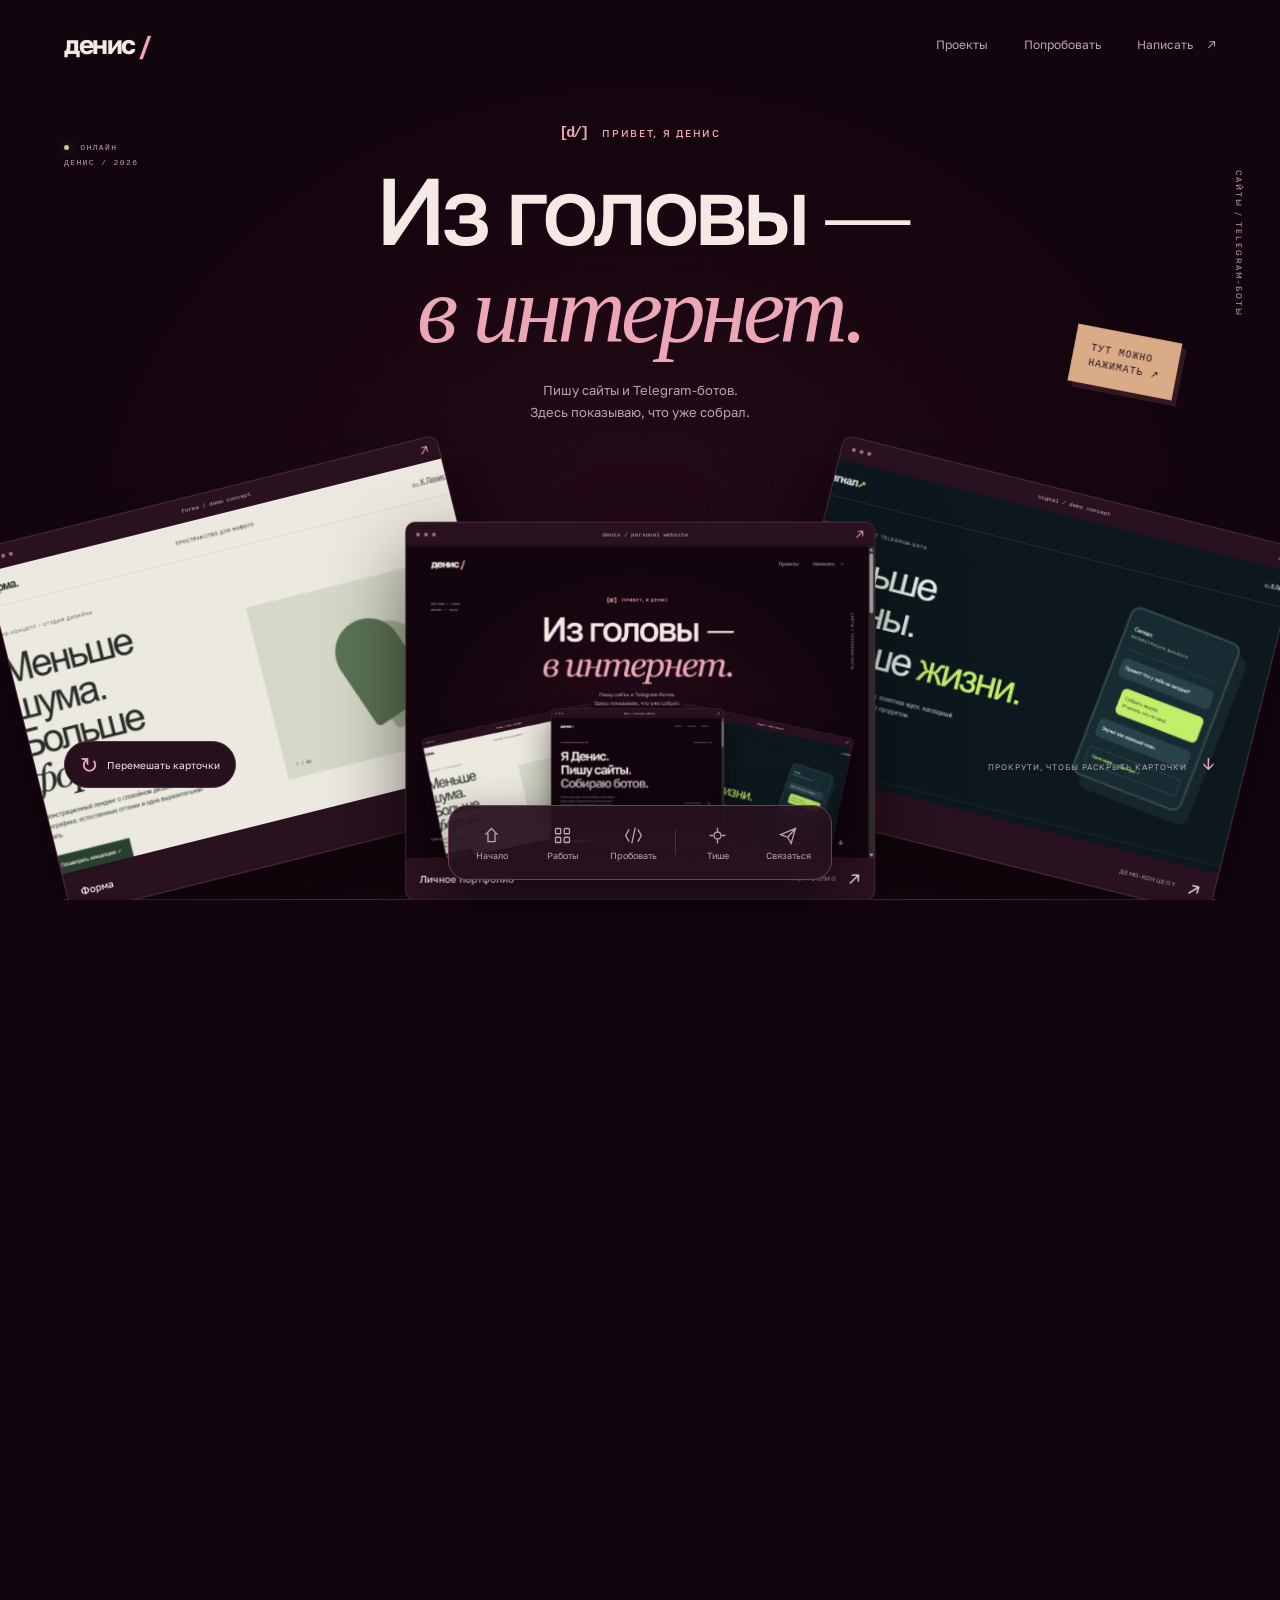
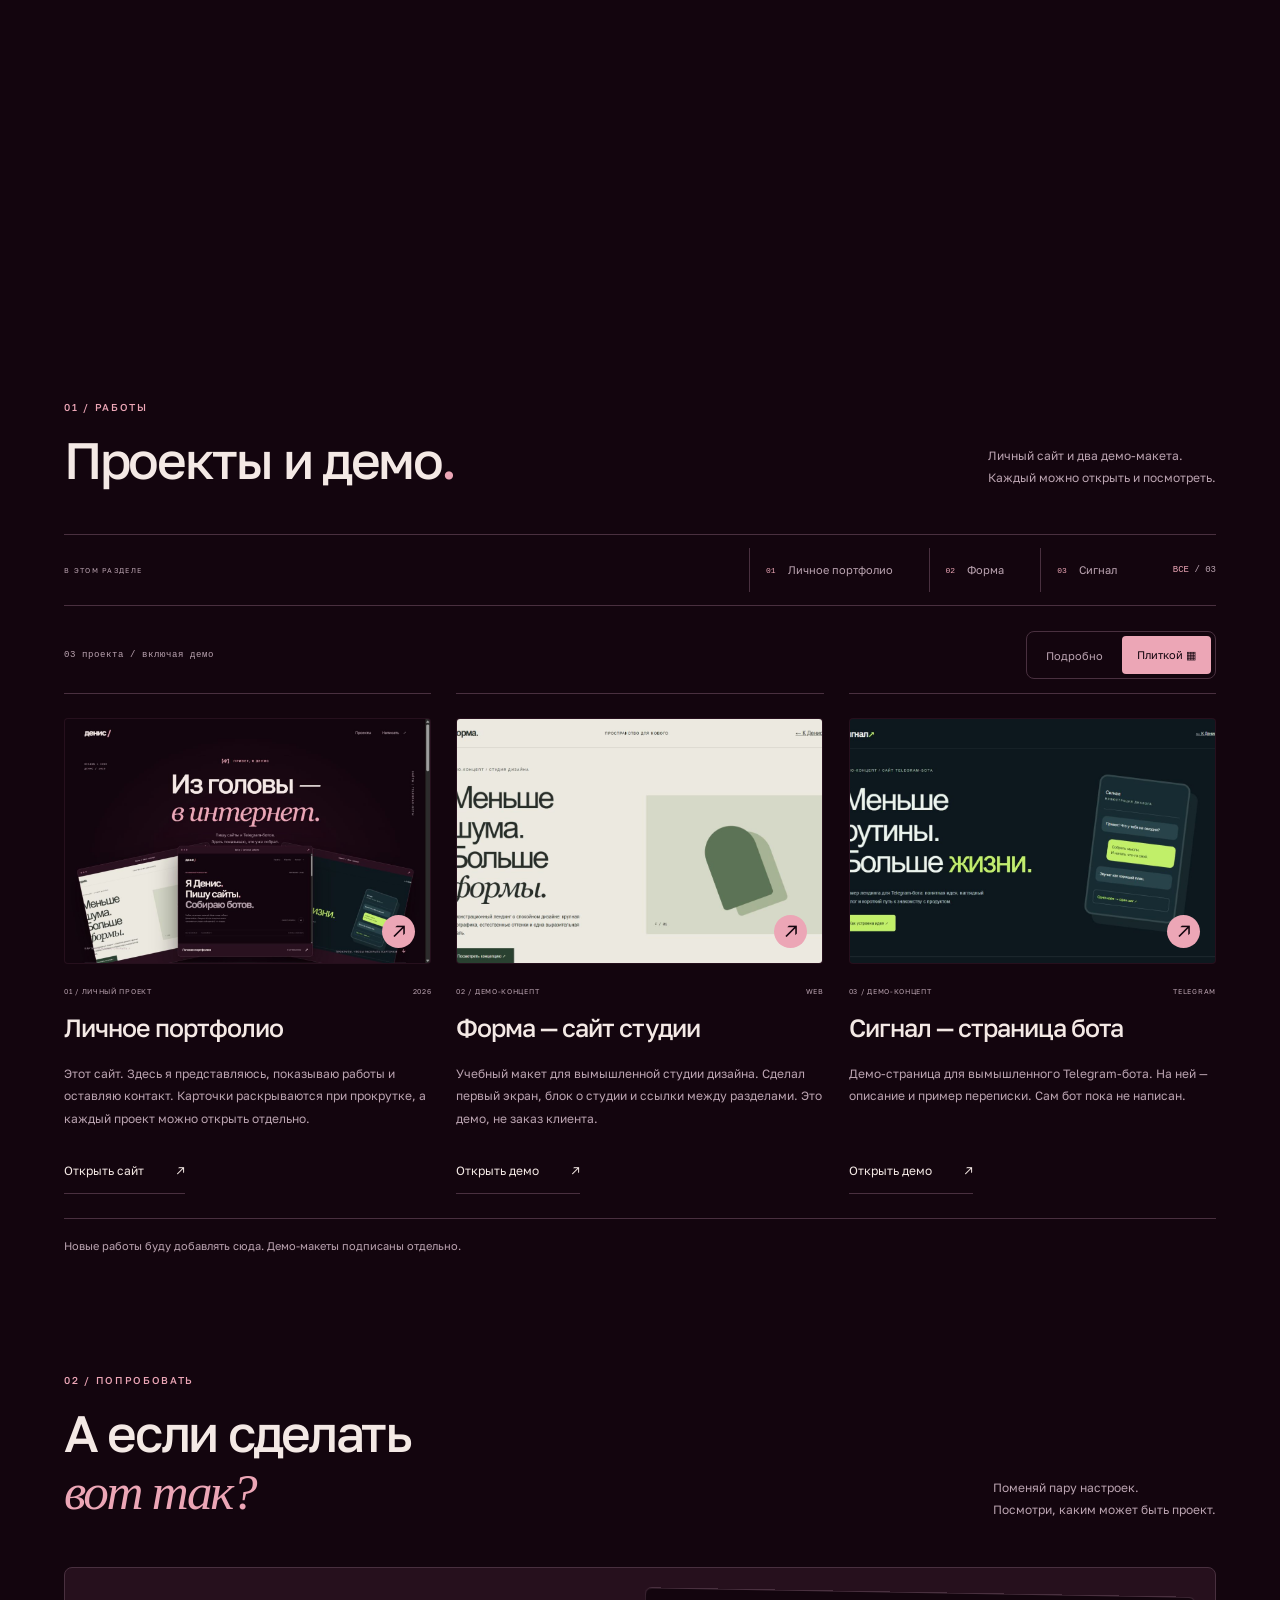
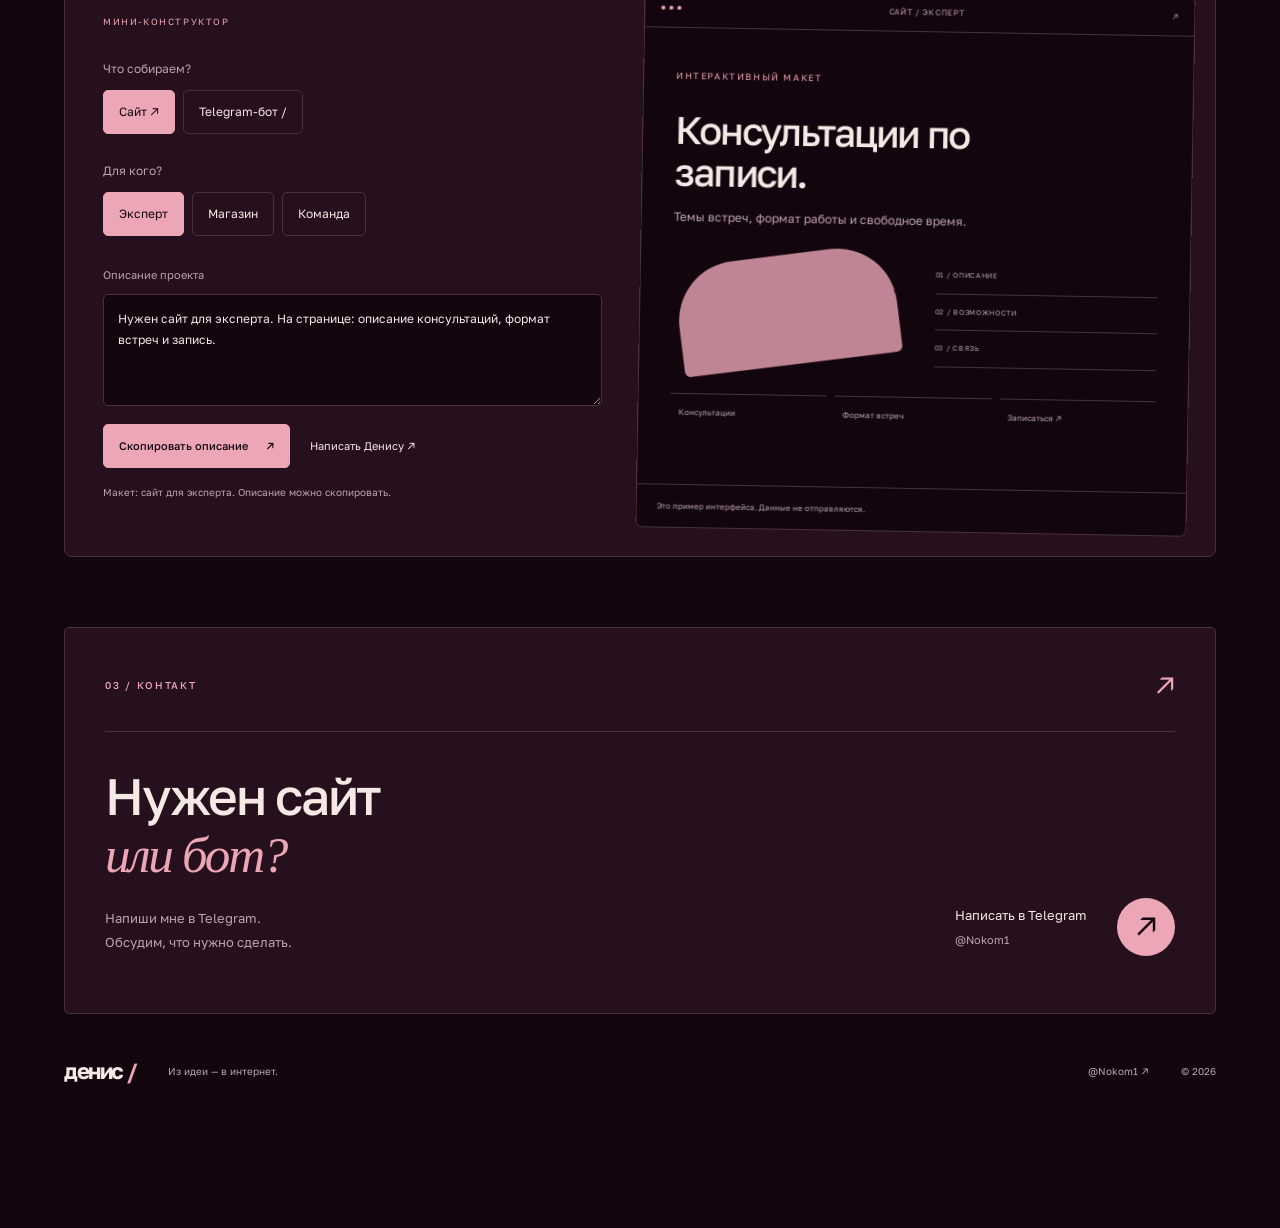
==== index.html @ fcc773aa "Publish Denis portfolio for GitHub Pages" ====
<!doctype html>
<html lang="ru"><head><meta charset="utf-8"><meta name="viewport" content="width=device-width,initial-scale=1"><meta name="theme-color" content="#13050e"><meta name="description" content="Я Денис. Создаю сайты и Telegram-ботов. Проекты, эксперименты и собственные идеи. Связь: @Nokom1."><title>Денис — сайты, боты и идеи</title><link rel="icon" href="favicon.svg" type="image/svg+xml"><link rel="stylesheet" href="style.css"><link rel="stylesheet" href="experience.css"><link rel="stylesheet" href="playground.css"><script src="motion.js" defer></script><script src="interactions.js" defer></script><script src="experience.js" defer></script><script src="playground.js" defer></script></head>
<body id="top"><div class="read-progress" aria-hidden="true"></div><a class="skip" href="#main">Перейти к содержимому</a><header class="header wrap"><a class="wordmark" href="#top" aria-label="Денис — на главную">денис<span>/</span></a><nav aria-label="Навигация"><a href="#work">Проекты</a><a href="#playground">Попробовать</a><a href="#contact">Написать <span aria-hidden="true">↗</span></a></nav></header>
<main id="main">
<section class="opening" aria-labelledby="intro-title"><div class="opening-stage">
<div class="hero-grain" aria-hidden="true"></div><div class="hero-grid" aria-hidden="true"></div><div class="hero-coordinate" aria-hidden="true"><span class="coordinate-light"></span> ОНЛАЙН<br>ДЕНИС / 2026</div><div class="hero-side" aria-hidden="true">САЙТЫ / TELEGRAM-БОТЫ</div>
<span class="hero-sticker" aria-hidden="true">ТУТ МОЖНО<br>НАЖИМАТЬ ↗</span><div class="hero-copy"><p class="eyebrow"><span class="code-mark" aria-hidden="true">[d/]</span> ПРИВЕТ, Я ДЕНИС</p><h1 id="intro-title">Из головы<span class="serif"> —</span><br><span class="serif accent">в интернет.</span></h1><p class="hero-description">Пишу сайты и Telegram-ботов.<br>Здесь показываю, что уже собрал.</p></div>
<div class="hero-reveal"><span>САЙТЫ. БОТЫ. СВОИ ИДЕИ.</span><p>То, что можно<br><em>открыть и попробовать.</em></p><a href="#work">К проектам <span aria-hidden="true">↓</span></a></div>
<div class="deck" aria-label="Кликабельные превью сайтов">
<a class="deck-card" data-index="0" href="demo-forma.html" target="_blank" rel="noopener noreferrer" aria-label="Открыть Форма — демо-концепт сайта"><div class="window-bar"><i></i><i></i><i></i><span>forma / demo concept</span><b aria-hidden="true">↗</b></div><img src="forma-preview.png" width="1200" height="800" alt="Главная страница демо-сайта Форма"><div class="deck-caption"><strong>Форма</strong><span>ДЕМО-КОНЦЕПТ</span><b aria-hidden="true">↗</b></div></a>
<a class="deck-card" data-index="1" href="https://nokom1.github.io/portfolio/" target="_blank" rel="noopener noreferrer" aria-label="Открыть личное портфолио Дениса"><div class="window-bar"><i></i><i></i><i></i><span>denis / personal website</span><b aria-hidden="true">↗</b></div><img src="portfolio-preview.png" width="1200" height="800" alt="Главная страница личного портфолио Дениса"><div class="deck-caption"><strong>Личное портфолио</strong><span>ПОРТФОЛИО</span><b aria-hidden="true">↗</b></div></a>
<a class="deck-card" data-index="2" href="demo-signal.html" target="_blank" rel="noopener noreferrer" aria-label="Открыть Сигнал — демо-концепт сайта"><div class="window-bar"><i></i><i></i><i></i><span>signal / demo concept</span><b aria-hidden="true">↗</b></div><img src="signal-preview.png" width="1200" height="800" alt="Главная страница демо-сайта Сигнал"><div class="deck-caption"><strong>Сигнал</strong><span>ДЕМО-КОНЦЕПТ</span><b aria-hidden="true">↗</b></div></a>
</div><div class="hero-bottom"><button class="shuffle-button" type="button" aria-label="Перемешать карточки сайтов"><span aria-hidden="true">↻</span> Перемешать карточки</button><span class="sr-only shuffle-status" role="status"></span><span>ПРОКРУТИ, ЧТОБЫ РАСКРЫТЬ КАРТОЧКИ <b aria-hidden="true">↓</b></span></div><span class="hero-line" aria-hidden="true"></span>
</div></section>
<section class="work-section wrap" data-view="grid" id="work" aria-labelledby="work-title"><div class="section-heading"><div><p class="eyebrow">01 / РАБОТЫ</p><h2 id="work-title">Проекты и демо<span>.</span></h2></div><p class="section-aside">Личный сайт и два демо-макета.<br>Каждый можно открыть и посмотреть.</p></div>
<nav class="project-index" aria-label="Быстрый переход к проекту"><span class="index-label">В ЭТОМ РАЗДЕЛЕ</span><a href="#case-portfolio" data-preview="portfolio-preview.png"><span>01</span>Личное портфолио<b aria-hidden="true">↗</b></a><a href="#case-forma" data-preview="forma-preview.png"><span>02</span>Форма<b aria-hidden="true">↗</b></a><a href="#case-signal" data-preview="signal-preview.png"><span>03</span>Сигнал<b aria-hidden="true">↗</b></a><span class="index-count" aria-hidden="true"><b>01</b> / 03</span></nav><div class="hover-preview" aria-hidden="true"><img src="forma-preview.png" alt="" width="1200" height="800"><span>ПЕРЕЙТИ К ПРОЕКТУ ↗</span></div><div class="work-toolbar"><span>03 проекта / включая демо</span><div class="view-switch" role="group" aria-label="Вид проектов"><button type="button" data-view="details" aria-pressed="false">Подробно</button><button type="button" data-view="grid" aria-pressed="true">Плиткой <span aria-hidden="true">▦</span></button></div></div><div class="case-list">
<article class="case" id="case-portfolio"><a class="case-image" href="https://nokom1.github.io/portfolio/" target="_blank" rel="noopener noreferrer" aria-label="Открыть сайт-портфолио Дениса"><img src="portfolio-preview.png" width="1200" height="800" alt="Превью портфолио Дениса" loading="lazy"><span aria-hidden="true">↗</span></a><div class="case-copy"><div class="case-top"><span>01 / ЛИЧНЫЙ ПРОЕКТ</span><span>2026</span></div><h3>Личное портфолио</h3><p>Этот сайт. Здесь я представляюсь, показываю работы и оставляю контакт. Карточки раскрываются при прокрутке, а каждый проект можно открыть отдельно.</p><a href="https://nokom1.github.io/portfolio/" target="_blank" rel="noopener noreferrer">Открыть сайт <span aria-hidden="true">↗</span></a></div></article>
<article class="case" id="case-forma"><a class="case-image" href="demo-forma.html" target="_blank" rel="noopener noreferrer" aria-label="Открыть демо-сайт Форма"><img src="forma-preview.png" width="1200" height="800" alt="Превью демо-сайта Форма" loading="lazy"><span aria-hidden="true">↗</span></a><div class="case-copy"><div class="case-top"><span>02 / ДЕМО-КОНЦЕПТ</span><span>WEB</span></div><h3>Форма — сайт студии</h3><p>Учебный макет для вымышленной студии дизайна. Сделал первый экран, блок о студии и ссылки между разделами. Это демо, не заказ клиента.</p><a href="demo-forma.html" target="_blank" rel="noopener noreferrer">Открыть демо <span aria-hidden="true">↗</span></a></div></article>
<article class="case" id="case-signal"><a class="case-image" href="demo-signal.html" target="_blank" rel="noopener noreferrer" aria-label="Открыть демо-сайт Сигнал"><img src="signal-preview.png" width="1200" height="800" alt="Превью демо-сайта Сигнал" loading="lazy"><span aria-hidden="true">↗</span></a><div class="case-copy"><div class="case-top"><span>03 / ДЕМО-КОНЦЕПТ</span><span>TELEGRAM</span></div><h3>Сигнал — страница бота</h3><p>Демо-страница для вымышленного Telegram-бота. На ней — описание и пример переписки. Сам бот пока не написан.</p><a href="demo-signal.html" target="_blank" rel="noopener noreferrer">Открыть демо <span aria-hidden="true">↗</span></a></div></article>
</div><p class="honest-note">Новые работы буду добавлять сюда. Демо-макеты подписаны отдельно.</p></section>

<section id="playground" class="playground wrap" aria-labelledby="pg-heading">
  <div class="section-heading"><div><p class="eyebrow">02 / ПОПРОБОВАТЬ</p><h2 id="pg-heading">А если сделать<br><span class="serif accent">вот так?</span></h2></div><p class="section-aside">Поменяй пару настроек.<br>Посмотри, каким может быть проект.</p></div>
  <div class="pg-panel">
    <div class="pg-controls"><span class="pg-label">МИНИ-КОНСТРУКТОР</span><form>
      <fieldset><legend>Что собираем?</legend><div class="pg-options"><label><input type="radio" name="pg-kind" value="site" checked><span>Сайт ↗</span></label><label><input type="radio" name="pg-kind" value="bot"><span>Telegram-бот /</span></label></div></fieldset>
      <fieldset><legend>Для кого?</legend><div class="pg-options"><label><input type="radio" name="pg-audience" value="expert" checked><span>Эксперт</span></label><label><input type="radio" name="pg-audience" value="shop"><span>Магазин</span></label><label><input type="radio" name="pg-audience" value="team"><span>Команда</span></label></div></fieldset>
    </form><label class="pg-brief-label" for="pg-brief">Описание проекта</label><textarea id="pg-brief" readonly rows="4">Нужен сайт для эксперта. На странице: описание консультаций, формат встреч и запись.</textarea><div class="pg-actions"><button id="pg-copy" type="button" disabled>Скопировать описание <span aria-hidden="true">↗</span></button><a href="https://t.me/Nokom1" target="_blank" rel="noopener noreferrer">Написать Денису ↗</a></div><p id="pg-status" class="pg-status" role="status" aria-live="polite">Выбери формат и аудиторию.</p><noscript><p>Для изменения макета включи JavaScript. Описание можно выделить и скопировать вручную.</p></noscript></div>
    <div class="pg-preview" aria-label="Предварительный вид проекта"><div class="pg-preview-bar"><span><i></i><i></i><i></i></span><b id="pg-badge">САЙТ / ЭКСПЕРТ</b><span>↗</span></div><div class="pg-preview-body"><span class="pg-demo-label">ИНТЕРАКТИВНЫЙ МАКЕТ</span><h3 id="pg-title">Консультации<br>по записи.</h3><p id="pg-description">Темы встреч, формат работы и свободное время.</p><div id="pg-site" class="pg-site-art" aria-hidden="true"><div></div><span>01 / ОПИСАНИЕ</span><span>02 / ВОЗМОЖНОСТИ</span><span>03 / СВЯЗЬ</span></div><div id="pg-bot" class="pg-chat" hidden><span id="pg-chat-request">Привет! Что запланируем?</span><span id="pg-chat-response">Консультацию на 30 минут.</span></div><div class="pg-mini-items"><span id="pg-one">Консультации</span><span id="pg-two">Формат встреч</span><span id="pg-three">Записаться ↗</span></div></div><p class="pg-disclaimer">Это пример интерфейса. Данные не отправляются.</p></div>
  </div>
</section>

<section id="contact" class="contact wrap" aria-labelledby="contact-title"><div class="contact-panel"><div class="contact-top"><p class="eyebrow">03 / КОНТАКТ</p><span aria-hidden="true">↗</span></div><div class="contact-main"><div><h2 id="contact-title">Нужен сайт<br><span class="serif accent">или бот?</span></h2><p>Напиши мне в Telegram.<br>Обсудим, что нужно сделать.</p></div><a class="contact-link" href="https://t.me/Nokom1" target="_blank" rel="noopener noreferrer"><span>Написать в Telegram<small>@Nokom1</small></span><span class="contact-arrow" aria-hidden="true">↗</span></a></div></div></section>
</main><footer class="footer wrap"><a class="wordmark" href="#top" aria-label="Наверх">денис<span>/</span></a><span>Из идеи — в интернет.</span><a href="https://t.me/Nokom1" target="_blank" rel="noopener noreferrer">@Nokom1 ↗</a><span>© 2026</span></footer><nav class="play-dock" aria-label="Панель быстрых действий"><a href="#top" aria-label="На первый экран"><svg viewBox="0 0 24 24" fill="none" stroke="currentColor" stroke-width="1.5" aria-hidden="true"><path d="m5 11 7-7 7 7M8 9v10h8V9"/></svg><span>Начало</span></a><a href="#work"><svg viewBox="0 0 24 24" fill="none" stroke="currentColor" stroke-width="1.5" aria-hidden="true"><rect x="4" y="4" width="6" height="6" rx="1"/><rect x="14" y="4" width="6" height="6" rx="1"/><rect x="4" y="14" width="6" height="6" rx="1"/><rect x="14" y="14" width="6" height="6" rx="1"/></svg><span>Работы</span></a><a href="#playground"><svg viewBox="0 0 24 24" fill="none" stroke="currentColor" stroke-width="1.5" aria-hidden="true"><path d="m7 5-4 7 4 7M17 5l4 7-4 7M14 3l-4 18"/></svg><span>Пробовать</span></a><span class="dock-divider" aria-hidden="true"></span><button type="button" id="calm-toggle" aria-pressed="false" aria-label="Включить тихий режим"><svg viewBox="0 0 24 24" fill="none" stroke="currentColor" stroke-width="1.5" aria-hidden="true"><path d="M12 3v4M12 17v4M3 12h4M17 12h4"/><circle cx="12" cy="12" r="4"/></svg><span>Тише</span></button><a href="#contact"><svg viewBox="0 0 24 24" fill="none" stroke="currentColor" stroke-width="1.5" aria-hidden="true"><path d="m3 11 17-7-5 17-4-7-8-3ZM11 14l9-10"/></svg><span>Связаться</span></a></nav><div class="experience-status sr-only" role="status"></div></body></html>
---- style.css ----
@import url('https://fonts.googleapis.com/css2?family=Golos+Text:wght@400;500;600;700;800&display=swap');
:root{--bg:#13050e;--surface:#26101d;--line:#49303f;--text:#f4e9e5;--muted:#bba4b1;--accent:#eca6b6;--font:'Golos Text',Arial,sans-serif}*{box-sizing:border-box}html{scroll-behavior:smooth;scroll-padding-top:32px}body{margin:0;background:var(--bg);color:var(--text);font:16px/1.65 var(--font)}a{color:inherit;text-decoration:none;touch-action:manipulation}a:focus-visible{outline:3px solid var(--accent);outline-offset:6px}::selection{color:var(--bg);background:var(--accent)}.accent{color:var(--accent)}.serif{font-family:Georgia,'Times New Roman',serif;font-weight:400;font-style:italic}.wrap{max-width:1440px;padding-inline:64px;margin-inline:auto}.skip{position:absolute;top:-120px;left:20px;z-index:100;background:var(--text);color:var(--bg);padding:12px}.skip:focus{top:12px}.header{height:90px;display:flex;align-items:center;justify-content:space-between;position:absolute;inset:0 0 auto;z-index:20}.wordmark{font-size:26px;font-weight:700;letter-spacing:-1.5px;min-height:44px;display:flex;align-items:center}.wordmark span{color:var(--accent);margin-left:4px}nav{display:flex;gap:36px}nav a{font-size:12px;color:var(--muted);min-height:44px;display:flex;align-items:center;gap:14px}nav a:hover{color:var(--text)}.eyebrow{font-size:10px;letter-spacing:1.7px;line-height:1.5;font-weight:500;color:var(--accent);margin:0}.opening{height:auto;position:relative}.opening-stage{height:1000px;min-height:800px;max-height:none;position:relative;overflow:hidden;isolation:isolate}.hero-grain{position:absolute;inset:0;z-index:-1;background:radial-gradient(ellipse at 50% 62%,#5d1b3940,transparent 63%);pointer-events:none}.hero-coordinate{position:absolute;top:140px;left:64px;font:8px/1.9 monospace;letter-spacing:1.4px;color:var(--muted)}.hero-side{position:absolute;right:35px;top:170px;writing-mode:vertical-rl;letter-spacing:2px;font-size:8px;color:var(--muted)}.hero-copy{position:absolute;top:130px;left:0;right:0;text-align:center;z-index:2;pointer-events:none}.hero-copy .eyebrow{display:flex;gap:10px;justify-content:center;align-items:center}.tiny-star{font-size:17px}.hero-copy h1{font-size:clamp(60px,7.4vw,108px);font-weight:500;letter-spacing:-.06em;line-height:.98;margin:22px 0}.hero-copy h1 .serif{letter-spacing:-.05em}.hero-description{color:var(--muted);font-size:13px;line-height:1.7;margin:18px 0 0}.hero-reveal{position:absolute;top:45%;left:0;right:0;text-align:center;opacity:0;z-index:1}.hero-reveal>span{font-size:8px;letter-spacing:2px;color:var(--muted)}.hero-reveal p{font-size:clamp(25px,3vw,43px);letter-spacing:-1.5px;line-height:1.2;margin:17px 0}.hero-reveal em{font-family:Georgia,serif;font-weight:400;color:var(--accent)}.hero-reveal a{display:inline-flex;gap:20px;align-items:center;min-height:44px;font-size:11px;border-bottom:1px solid var(--line)}.deck{position:absolute;inset:0;pointer-events:none}.deck-card{position:absolute;left:50%;top:52%;width:min(37vw,510px);background:#29111f;border:1px solid #85526a66;border-radius:10px;box-shadow:0 30px 80px #03000280;overflow:hidden;pointer-events:auto;transform:translate(calc(-50% + var(--x,0px)),var(--y,0px)) rotate(var(--r,0deg)) scale(var(--s,1));will-change:transform}.deck-card:nth-child(1){--x:-25vw;--r:-12deg;--y:28px;z-index:2}.deck-card:nth-child(2){--y:0px;z-index:4}.deck-card:nth-child(3){--x:25vw;--r:12deg;--y:28px;z-index:3}.deck-card img{display:block;width:100%;height:auto;aspect-ratio:1.5;object-fit:cover;object-position:top;pointer-events:none}.window-bar{height:24px;display:flex;gap:4px;align-items:center;padding-inline:10px;background:#29111f}.window-bar i{height:4px;width:4px;border-radius:50%;background:#a06c85}.window-bar span{margin-inline:auto;font:6px monospace;color:#d7b3c6}.window-bar b{font-size:12px;font-weight:400;color:var(--accent)}.deck-caption{height:42px;display:flex;align-items:center;gap:12px;padding-inline:14px;font-size:10px;color:var(--text)}.deck-caption strong{font-weight:500}.deck-caption>span{margin-left:auto;font-size:6px;letter-spacing:.7px;color:var(--muted)}.deck-caption>b{font-size:16px;font-weight:400}.deck-card:hover{border-color:var(--accent);z-index:10}.deck-card:hover .deck-caption{background:#402032}.deck-card:focus-visible{z-index:15;outline-offset:-4px}.hero-bottom{position:absolute;bottom:26px;left:64px;right:64px;display:flex;justify-content:space-between;gap:20px;font-size:8px;letter-spacing:1px;color:var(--muted);z-index:8;pointer-events:none}.hero-bottom b{font-size:17px;margin-left:12px;color:var(--accent);font-weight:400}.hero-line{position:absolute;bottom:0;left:64px;right:64px;height:1px;background:var(--line)}.motion-enabled .opening{height:210vh}.motion-enabled .opening-stage{position:sticky;top:0;height:100svh;min-height:620px}.work-section{padding-top:110px}.section-heading{display:flex;justify-content:space-between;align-items:end;gap:40px;margin-bottom:46px}.section-heading .eyebrow{margin-bottom:16px}h2{font-size:clamp(35px,4vw,55px);letter-spacing:-.045em;line-height:1.12;font-weight:500;margin:0}h2>span:not(.serif){color:var(--accent)}.section-aside{font-size:12px;line-height:1.8;color:var(--muted);margin:0}.case{display:grid;grid-template-columns:1.3fr 1fr;gap:65px;align-items:center;border-top:1px solid var(--line);padding-block:42px}.case-image{display:block;position:relative;overflow:hidden;border-radius:4px;background:var(--surface)}.case-image img{width:100%;height:auto;aspect-ratio:1.5;object-fit:cover;object-position:top;display:block;transition:transform .35s}.case-image:hover img{transform:scale(1.025)}.case-image>span{position:absolute;right:15px;bottom:15px;width:42px;height:42px;background:var(--accent);color:var(--bg);display:grid;place-items:center;border-radius:50%;font-size:22px}.case-top{display:flex;justify-content:space-between;gap:15px;font-size:8px;letter-spacing:1.2px;color:var(--muted);margin-bottom:25px}h3{font-size:clamp(24px,2.8vw,38px);line-height:1.15;letter-spacing:-1px;font-weight:500;margin:0}.case-copy p{font-size:13px;line-height:1.85;color:var(--muted);max-width:410px;margin:20px 0}.case-copy>a{display:inline-flex;align-items:center;gap:32px;min-height:44px;font-size:12px;border-bottom:1px solid var(--line)}.case-copy>a:hover{color:var(--accent)}.honest-note{font-size:11px;color:var(--muted);padding-block:18px;border-top:1px solid var(--line);margin:0}.contact-panel{background:var(--surface);border:1px solid var(--line);padding:35px 40px 46px;border-radius:5px}.contact-top{display:flex;justify-content:space-between;align-items:center;gap:20px;border-bottom:1px solid var(--line);padding-bottom:23px}.contact-top>span{font-size:27px;color:var(--accent)}.contact-main{padding-top:35px;display:flex;justify-content:space-between;align-items:end;gap:40px}.contact-main p{font-size:13px;line-height:1.8;color:var(--muted);margin-top:24px}.contact-link{display:flex;align-items:center;gap:30px;font-size:13px;min-height:60px;flex-shrink:0;margin-bottom:10px}.contact-link small{display:block;font-size:11px;margin-top:5px;color:var(--muted)}.contact-arrow{height:58px;width:58px;border-radius:50%;background:var(--accent);color:var(--bg);font-size:30px;display:grid;place-items:center}.contact-link:hover .contact-arrow{background:var(--text)}.footer{padding-block:35px;display:flex;gap:32px;align-items:center;font-size:10px;color:var(--muted)}.footer .wordmark{color:var(--text);font-size:22px}.footer>a:nth-last-child(2){margin-left:auto;min-height:44px;display:flex;align-items:center}.footer a:hover{color:var(--accent)}
@media(max-width:1000px){.wrap{padding-inline:36px}.hero-coordinate{left:36px}.hero-side{right:20px}.hero-copy{top:130px}.hero-copy h1{font-size:82px}.hero-bottom,.hero-line{left:36px;right:36px}.deck-card{width:43vw;top:55%}.deck-card:nth-child(1){--x:-25vw}.deck-card:nth-child(3){--x:25vw}.case{gap:36px}.contact-link{gap:20px}.contact-panel{padding-inline:30px}}
@media(max-width:700px){.wrap{padding-inline:22px}.header{height:78px}.wordmark{font-size:23px}nav{gap:20px}nav a{font-size:11px}.hero-coordinate,.hero-side{display:none}.hero-copy{top:110px}.hero-copy h1{font-size:clamp(58px,11vw,78px);line-height:1.02;margin:21px 0;letter-spacing:-4px}.hero-copy .eyebrow{font-size:8px;letter-spacing:1.2px}.tiny-star{font-size:14px}.hero-description{font-size:12px}.opening-stage{height:790px;min-height:700px}.motion-enabled .opening-stage{height:100svh;min-height:620px}.motion-enabled .opening{height:185vh}.deck-card{width:66vw;top:54%;border-radius:7px}.deck-card:nth-child(1){--x:-29vw;--r:-14deg;--y:23px}.deck-card:nth-child(2){--y:0px}.deck-card:nth-child(3){--x:29vw;--r:14deg;--y:23px}.window-bar{height:19px}.window-bar span{font-size:5px}.deck-caption{height:34px;font-size:8px;padding-inline:10px;gap:5px}.deck-caption>span{font-size:5px;letter-spacing:.3px}.deck-caption>b{font-size:13px}.hero-bottom,.hero-line{left:22px;right:22px}.hero-bottom{font-size:6px;line-height:1.6;bottom:21px;gap:24px}.hero-bottom>span{max-width:150px}.hero-bottom b{margin-left:5px;font-size:13px}.hero-reveal{top:46%}.hero-reveal p{font-size:29px}.hero-reveal>span{font-size:7px}.section-heading{display:block;margin-bottom:30px}.section-heading .eyebrow{font-size:8px}.section-aside{margin-top:20px;font-size:12px}.work-section{padding-top:65px}.case{grid-template-columns:1fr;gap:28px;padding-block:30px}.case-copy{padding:0 3px}.case-top{margin-bottom:17px}.case-copy h3{font-size:30px}.case-copy p{font-size:13px;margin:16px 0;max-width:100%}.case-copy p br{display:none}.honest-note{font-size:10px;line-height:1.8}.contact-panel{padding:23px 22px 30px}.contact-top .eyebrow{font-size:7px;letter-spacing:1px}.contact-main{flex-direction:column;align-items:start;gap:24px;padding-top:30px}.contact-main h2{font-size:38px}.contact-main p{font-size:12px}.contact-link{width:100%;justify-content:space-between;border-top:1px solid var(--line);padding-top:23px;margin:0;font-size:12px}.contact-arrow{width:50px;height:50px}.footer{flex-wrap:wrap;gap:14px;font-size:9px;padding-block:25px}.footer .wordmark{font-size:20px}.footer>span:last-child{width:100%;font-size:8px}}
@media(max-height:700px) and (min-width:701px){.hero-copy{top:95px}.hero-copy h1{font-size:68px;margin-block:15px}.hero-description{font-size:11px}.hero-coordinate{top:110px}.deck-card{top:54%;width:32vw}.opening-stage{min-height:600px}.motion-enabled .opening-stage{min-height:600px}.hero-reveal p{font-size:30px}}
@media(prefers-reduced-motion:reduce){html{scroll-behavior:auto}*,*:before,*:after{animation:none!important;transition:none!important}.motion-enabled .opening{height:auto}.motion-enabled .opening-stage{position:relative}.deck-card{will-change:auto}}
/* Keyboard access brings each overlapping preview into the foreground. */
.deck-card:focus-visible{transform:translate(-50%,0) rotate(0) scale(1)!important;z-index:30}
.hero-reveal{visibility:hidden}
/* Small interactions share the existing cherry palette. */
.code-mark{font:600 15px/1 monospace;letter-spacing:-2px;padding-right:5px;color:var(--accent)}
.read-progress{position:fixed;left:0;right:0;top:0;height:2px;background:var(--accent);z-index:100;transform:scaleX(0);transform-origin:left;pointer-events:none}
.project-index{position:sticky;top:0;z-index:16;background:var(--bg);display:flex;align-items:center;gap:0;border-block:1px solid var(--line);padding-block:13px;margin-bottom:8px}
.project-index .index-label{font-size:7px;letter-spacing:1.3px;color:var(--muted);margin-right:auto}.project-index a{min-height:44px;display:flex;align-items:center;gap:12px;font-size:11px;padding-inline:16px;border-left:1px solid var(--line);color:var(--muted)}.project-index a>span{font:8px monospace;color:var(--accent)}.project-index a>b{font-weight:400;opacity:0;transform:translate(-5px,5px);transition:transform .2s,opacity .2s}.project-index a:hover,.project-index a[aria-current]{color:var(--text);background:var(--surface)}.project-index a:hover>b,.project-index a:focus-visible>b{opacity:1;transform:none}.index-count{font:9px monospace;color:var(--muted);padding-left:20px}.index-count b{font-weight:400;color:var(--accent)}
.hover-preview{position:fixed;left:0;top:0;width:290px;padding:7px 7px 0;background:var(--surface);border:1px solid #85526a;border-radius:6px;pointer-events:none;z-index:60;opacity:0;visibility:hidden;transition:opacity .18s,visibility .18s;box-shadow:0 20px 50px #0008}.hover-preview.is-visible{opacity:1;visibility:visible}.hover-preview img{display:block;width:100%;height:auto;aspect-ratio:1.5;object-fit:cover;object-position:top;border-radius:2px}.hover-preview>span{height:30px;display:flex;align-items:center;justify-content:center;font-size:7px;letter-spacing:1px;color:var(--accent)}
.case{scroll-margin-top:100px}.case-image{transform:perspective(1100px) rotateX(var(--tilt-x,0deg)) rotateY(var(--tilt-y,0deg));transition:transform .25s ease,border-color .25s;border:1px solid transparent}.case-image:hover{border-color:var(--accent)}.case-copy>a{position:relative}.case-copy>a:after{position:absolute;content:'';height:1px;background:var(--accent);left:0;right:0;bottom:-1px;transform:scaleX(0);transform-origin:left;transition:transform .25s}.case-copy>a:hover:after,.case-copy>a:focus-visible:after{transform:scaleX(1)}.contact{padding-top:70px}.contact-arrow{transition:transform .2s ease,background .2s}
@media(max-width:900px){.project-index .index-label,.index-count{display:none}.project-index{justify-content:space-between}.project-index a{flex:1;justify-content:center;padding-inline:10px;font-size:10px;border:0}.project-index a>b{display:none}}
@media(max-width:700px){.project-index{gap:4px;padding-block:8px}.project-index a{gap:6px;font-size:9px;padding-inline:6px}.contact{padding-top:45px}.case{scroll-margin-top:85px}}
@media(hover:none),(pointer:coarse){.hover-preview{display:none}.case-image{transform:none}.contact-arrow{transform:none!important}}
@media(prefers-reduced-motion:reduce){.hover-preview{display:none}.case-image,.contact-arrow{transform:none!important}.read-progress{display:none}}
.project-index a{white-space:nowrap}
@media(max-width:700px){.hover-preview{display:none}}
---- experience.css ----
.sr-only{position:absolute!important;overflow:hidden;width:1px;height:1px;padding:0;margin:-1px;clip:rect(0,0,0,0);white-space:nowrap;border:0}button{font-family:var(--font);color:inherit;touch-action:manipulation;cursor:pointer}button:focus-visible{outline:3px solid var(--accent);outline-offset:5px}body{padding-bottom:100px}html{scroll-padding-bottom:110px}.hero-grid{position:absolute;inset:0;z-index:-1;background-image:linear-gradient(#eca6b605 1px,transparent 1px),linear-gradient(90deg,#eca6b605 1px,transparent 1px);background-size:64px 64px;mask-image:radial-gradient(ellipse at center,#000,transparent 72%);pointer-events:none}.coordinate-light{display:inline-block;height:5px;width:5px;border-radius:50%;background:#becb9b;box-shadow:0 0 13px #becb9b70;margin-right:5px}.hero-sticker{position:absolute;top:37%;right:8%;border:1px solid #cf9c7a;background:#d9ac87;color:#2b1220;padding:13px 16px;font:10px/1.5 monospace;letter-spacing:1px;transform:rotate(11deg);box-shadow:5px 5px 0 #351723;z-index:5;pointer-events:none}.shuffle-button{border:1px solid var(--line);background:var(--surface);color:var(--text);padding:9px 15px;border-radius:30px;display:flex;align-items:center;gap:9px;font-size:10px;pointer-events:auto;min-height:44px;transition:background .2s}.shuffle-button>span{font-size:22px;color:var(--accent)}.shuffle-button:hover{background:#452036}.hero-bottom{align-items:center}.hero-bottom>span:last-of-type{max-width:230px;text-align:right}.work-toolbar{display:flex;justify-content:space-between;align-items:center;gap:24px;margin:25px 0 14px}.work-toolbar>span{font:9px monospace;letter-spacing:.6px;color:var(--muted)}.view-switch{display:flex;gap:4px;padding:4px;border:1px solid var(--line);border-radius:8px}.view-switch button{border:0;background:none;color:var(--muted);font-size:11px;min-height:38px;padding:8px 15px;border-radius:4px}.view-switch button[aria-pressed=true]{background:var(--accent);color:var(--bg)}.work-section[data-view=grid] .case-list{display:grid;grid-template-columns:repeat(3,minmax(0,1fr));gap:25px}.work-section[data-view=grid] .case{display:flex;flex-direction:column;gap:22px;align-items:stretch;padding-block:24px}.work-section[data-view=grid] .case-copy h3{font-size:25px}.work-section[data-view=grid] .case-copy p{font-size:12px}.work-section[data-view=grid] .case-top{font-size:7px;letter-spacing:.7px;margin-bottom:17px}.work-section[data-view=grid] .case-image>span{width:33px;height:33px;font-size:19px}.work-section[data-view=grid] .case-copy{display:flex;flex-direction:column;flex:1}.work-section[data-view=grid] .case-copy>a{align-self:start;margin-top:auto}.play-dock{position:fixed;bottom:20px;left:50%;transform:translateX(-50%);z-index:45;display:flex;align-items:center;gap:6px;padding:8px 10px;background:#27121fee;border:1px solid #704052;border-radius:19px;box-shadow:0 14px 45px #0007}.play-dock>a,.play-dock>button{position:relative;display:flex;flex-direction:column;justify-content:center;align-items:center;gap:5px;min-width:65px;min-height:57px;padding:8px;color:var(--muted);background:none;border:0;border-radius:11px;transition:background .2s,transform .2s,color .2s;font-size:9px;line-height:1}.play-dock svg{width:21px;height:21px}.play-dock>a:hover,.play-dock>button:hover{transform:translateY(-6px);background:#4c263b;color:var(--text)}.play-dock>button[aria-pressed=true]{background:#49303f;color:var(--accent)}.dock-divider{height:25px;width:1px;background:var(--line);margin:0 3px}.calm-mode *,.calm-mode *:before,.calm-mode *:after{animation:none!important;transition:none!important}.calm-mode{scroll-behavior:auto}.calm-mode .opening{height:auto}.calm-mode .opening-stage{position:relative}.calm-mode .hover-preview{display:none}.calm-mode .case-image,.calm-mode .contact-arrow{transform:none!important}.calm-mode .deck-card{will-change:auto}.calm-mode .play-dock>a:hover,.calm-mode .play-dock>button:hover{transform:none}.is-shuffling .deck-card{transition:transform .5s cubic-bezier(.2,.8,.2,1)}
@media(max-width:1000px){.hero-sticker{right:4%;top:38%;padding:10px;font-size:8px}.work-section[data-view=grid] .case-list{gap:16px}.work-section[data-view=grid] .case-copy h3{font-size:21px}}@media(max-width:700px){.header nav{gap:15px}.header nav a{font-size:9px}.hero-sticker{top:43%;right:22px;font-size:6px;padding:7px 9px;transform:rotate(8deg)}.shuffle-button{font-size:8px;padding:8px 10px;gap:5px}.shuffle-button>span{font-size:18px}.hero-bottom{gap:10px}.hero-bottom>span:last-of-type{max-width:132px;font-size:5px}.work-toolbar{gap:12px}.work-toolbar>span{font-size:7px;max-width:105px}.view-switch button{padding-inline:10px;font-size:10px}.work-section[data-view=grid] .case-list{grid-template-columns:1fr;gap:8px}.work-section[data-view=grid] .case-copy h3{font-size:28px}.play-dock{bottom:12px;gap:2px;padding:6px;border-radius:16px;max-width:calc(100% - 22px)}.play-dock>a,.play-dock>button{min-width:51px;min-height:52px;padding:6px;gap:5px;font-size:8px}.play-dock svg{width:19px;height:19px}.dock-divider{margin-inline:1px}.contact{padding-top:55px}}@media(max-width:350px){.play-dock>a,.play-dock>button{min-width:47px;font-size:7px}.header nav{gap:10px}.wordmark{font-size:20px}.hero-sticker{top:44%}}
@media(prefers-reduced-motion:reduce){.play-dock>a:hover,.play-dock>button:hover{transform:none}.hero-sticker{transform:none}}
.motion-enabled .deck-card{z-index:var(--depth,3)}.deck-card:focus-visible{z-index:30!important}
.deck-card:nth-child(1){--depth:2}.deck-card:nth-child(2){--depth:4}.deck-card:nth-child(3){--depth:3}.deck .deck-card{z-index:var(--depth,3)}
.calm-mode .pg-preview,.calm-mode .pg-options label>span{transform:none!important}
/* Keep the hero action above the fixed dock on short screens. */
.hero-bottom{bottom:112px}
---- playground.css ----
.playground{padding-top:100px;scroll-margin-top:50px}.pg-panel{display:grid;grid-template-columns:1fr 1fr;border:1px solid var(--line);border-radius:8px;overflow:hidden;background:var(--surface)}.pg-controls{padding:38px}.pg-label,.pg-demo-label{font:9px/1.5 var(--font);letter-spacing:1.6px;color:var(--accent)}.pg-controls fieldset{border:0;padding:0;margin:27px 0}.pg-controls legend{font:12px/1.6 var(--font);padding:0;margin-bottom:12px;color:var(--muted)}.pg-options{display:flex;gap:8px;flex-wrap:wrap}.pg-options label{position:relative;cursor:pointer;min-height:44px}.pg-options input{position:absolute;opacity:0;width:1px;height:1px;left:15px;top:18px}.pg-options label>span{display:flex;align-items:center;min-height:44px;padding:11px 15px;border:1px solid var(--line);border-radius:5px;font-size:12px;transition:background .2s,color .2s,transform .2s}.pg-options input:checked+span{background:var(--accent);border-color:var(--accent);color:var(--bg)}.pg-options input:focus-visible+span{outline:3px solid var(--accent);outline-offset:4px}.pg-options label:hover>span{transform:translateY(-2px)}.pg-brief-label{display:block;color:var(--muted);font-size:11px;margin:30px 0 10px}#pg-brief{display:block;width:100%;resize:vertical;min-height:100px;padding:14px;border:1px solid var(--line);border-radius:5px;background:var(--bg);color:var(--text);font:12px/1.7 var(--font)}#pg-brief:focus-visible{outline:2px solid var(--accent);outline-offset:3px}.pg-actions{display:flex;flex-wrap:wrap;align-items:center;gap:12px 20px;margin-top:18px}.pg-actions button{display:flex;align-items:center;justify-content:space-between;gap:18px;min-height:44px;border:1px solid var(--accent);border-radius:5px;padding:10px 15px;background:var(--accent);color:var(--bg);font:500 11px/1.5 var(--font);cursor:pointer}.pg-actions button:disabled{opacity:.5;cursor:default}.pg-actions button:focus-visible{outline:3px solid var(--accent);outline-offset:4px}.pg-actions a{font-size:11px;min-height:44px;display:inline-flex;align-items:center}.pg-status{font-size:10px;color:var(--muted);line-height:1.7;min-height:34px;margin:16px 0 0}.pg-preview{min-width:0;background:var(--bg);margin:24px 24px 24px 0;border:1px solid var(--line);border-radius:7px;overflow:hidden;align-self:stretch;display:flex;flex-direction:column;transform:rotate(1deg);transition:transform .3s}.pg-preview:hover{transform:rotate(0)}.pg-preview-bar{padding:13px 16px;border-bottom:1px solid var(--line);display:flex;align-items:center;gap:12px;font:8px/1.5 var(--font);color:var(--muted)}.pg-preview-bar>span:first-child{display:flex;gap:4px}.pg-preview-bar i{height:4px;width:4px;background:var(--accent);border-radius:50%}.pg-preview-bar b{margin:auto;font-weight:400;letter-spacing:.7px}.pg-preview-body{padding:32px;flex:1}.pg-preview h3{font-size:clamp(30px,3vw,44px);max-width:330px;line-height:1.08;letter-spacing:-1.8px;margin:23px 0 14px}.pg-preview-body>p{font-size:12px;line-height:1.8;color:var(--muted);max-width:300px}.pg-site-art{display:grid;grid-template-columns:1.1fr 1fr;gap:0 18px;margin-top:25px;min-height:110px}.pg-site-art div{grid-row:span 3;border-radius:60px 60px 6px 6px;background:var(--accent);opacity:.8;transform:rotate(-8deg);margin:0 20px 0 6px}.pg-site-art>span{display:flex;align-items:center;font-size:7px;letter-spacing:.7px;color:var(--muted);border-bottom:1px solid var(--line)}.pg-mini-items{display:grid;grid-template-columns:repeat(3,1fr);gap:8px;margin-top:30px}.pg-mini-items span{font-size:8px;line-height:1.5;padding:12px 8px;border-top:1px solid var(--line);color:var(--muted)}.pg-chat{margin-top:24px;padding:14px;border:1px solid var(--line);border-radius:12px}.pg-chat>span{display:block;font-size:11px;line-height:1.6;padding:10px 13px;background:var(--surface);border-radius:10px;max-width:85%;margin-bottom:12px}.pg-chat>span:last-child{background:var(--accent);color:var(--bg);margin-left:auto;margin-bottom:0}.pg-disclaimer{font-size:8px;color:var(--muted);line-height:1.6;border-top:1px solid var(--line);padding:15px 20px;margin:0}.pg-site-art[hidden],.pg-chat[hidden]{display:none}
@media(max-width:900px){.pg-controls{padding:28px}.pg-preview-body{padding:25px}.pg-preview{margin:20px 20px 20px 0}.pg-preview h3{font-size:34px}.pg-actions{gap:6px 15px}}
@media(max-width:700px){.playground{padding-top:65px}.pg-panel{grid-template-columns:1fr}.pg-controls{padding:24px}.pg-preview{margin:0 20px 20px;min-height:400px}.pg-preview-body{padding:25px}.pg-preview h3{font-size:37px}.pg-options label>span{font-size:11px;padding-inline:12px}.pg-controls fieldset{margin:24px 0}.pg-actions a{font-size:10px}.pg-preview-bar b{font-size:7px}.pg-disclaimer{font-size:9px}.pg-status{font-size:11px}.pg-preview{transform:none}}
@media(prefers-reduced-motion:reduce){.pg-options label>span,.pg-preview{transition:none;transform:none!important}}
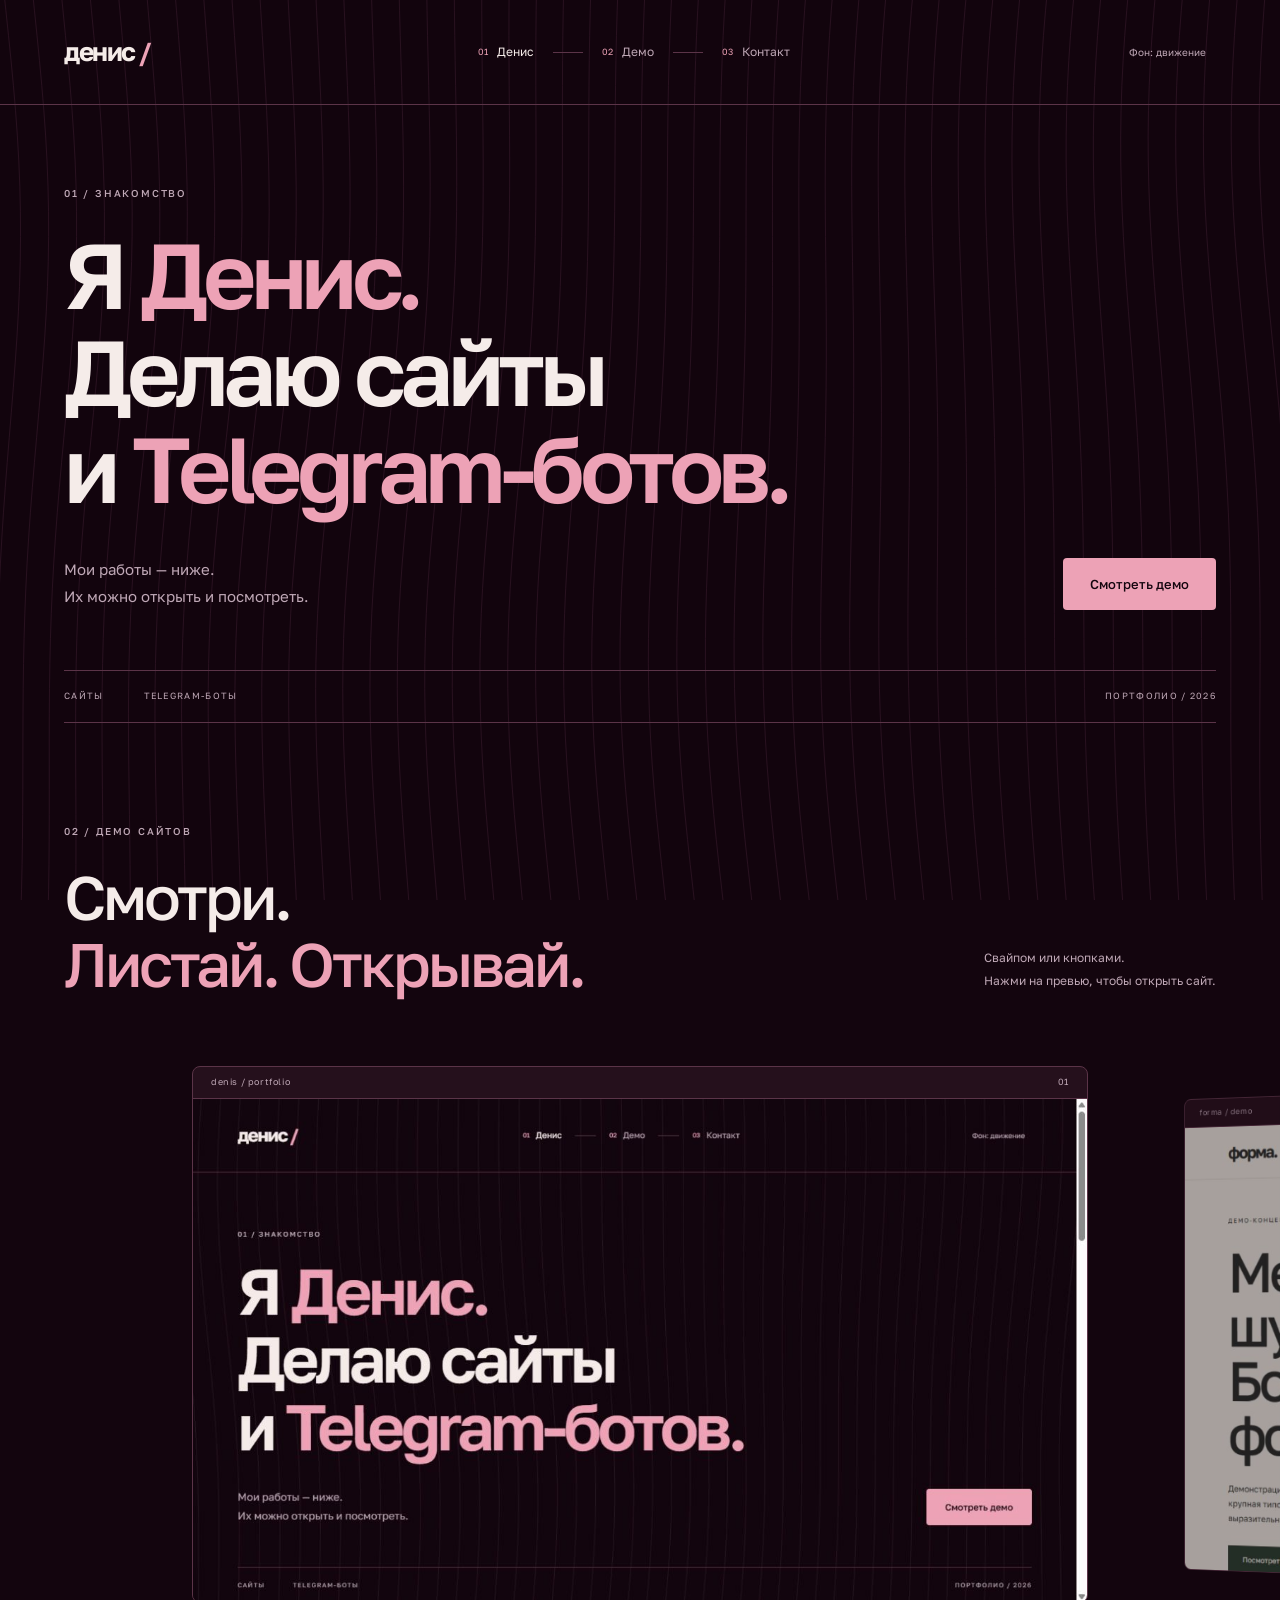
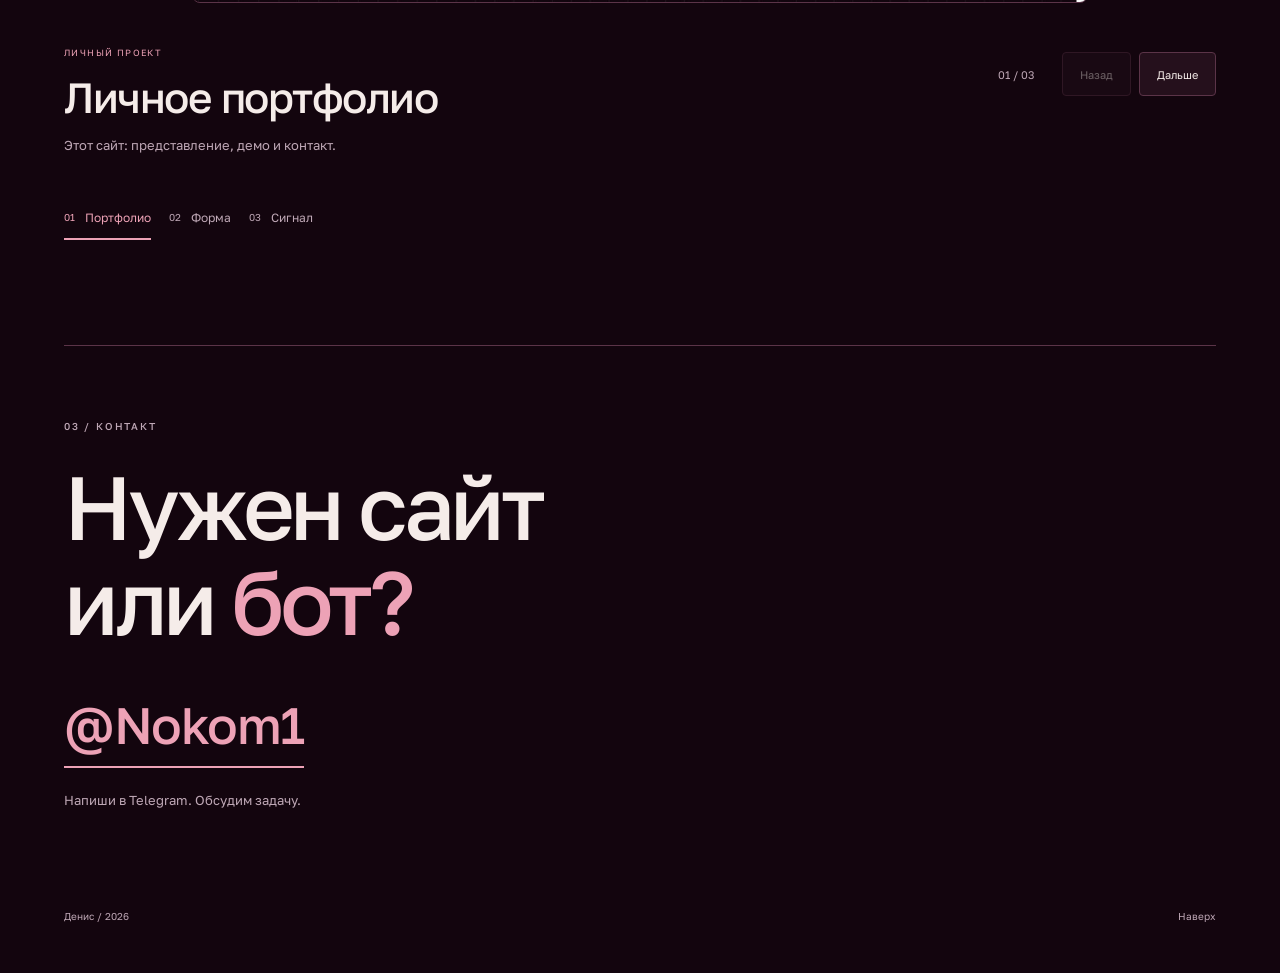
==== commit 9f042bb9: "Rebuild portfolio around swipe gallery and wave background" ====
--- a/index.html
+++ b/index.html
@@ -1,35 +1,49 @@
 <!doctype html>
-<html lang="ru"><head><meta charset="utf-8"><meta name="viewport" content="width=device-width,initial-scale=1"><meta name="theme-color" content="#13050e"><meta name="description" content="Я Денис. Создаю сайты и Telegram-ботов. Проекты, эксперименты и собственные идеи. Связь: @Nokom1."><title>Денис — сайты, боты и идеи</title><link rel="icon" href="favicon.svg" type="image/svg+xml"><link rel="stylesheet" href="style.css"><link rel="stylesheet" href="experience.css"><link rel="stylesheet" href="playground.css"><script src="motion.js" defer></script><script src="interactions.js" defer></script><script src="experience.js" defer></script><script src="playground.js" defer></script></head>
-<body id="top"><div class="read-progress" aria-hidden="true"></div><a class="skip" href="#main">Перейти к содержимому</a><header class="header wrap"><a class="wordmark" href="#top" aria-label="Денис — на главную">денис<span>/</span></a><nav aria-label="Навигация"><a href="#work">Проекты</a><a href="#playground">Попробовать</a><a href="#contact">Написать <span aria-hidden="true">↗</span></a></nav></header>
-<main id="main">
-<section class="opening" aria-labelledby="intro-title"><div class="opening-stage">
-<div class="hero-grain" aria-hidden="true"></div><div class="hero-grid" aria-hidden="true"></div><div class="hero-coordinate" aria-hidden="true"><span class="coordinate-light"></span> ОНЛАЙН<br>ДЕНИС / 2026</div><div class="hero-side" aria-hidden="true">САЙТЫ / TELEGRAM-БОТЫ</div>
-<span class="hero-sticker" aria-hidden="true">ТУТ МОЖНО<br>НАЖИМАТЬ ↗</span><div class="hero-copy"><p class="eyebrow"><span class="code-mark" aria-hidden="true">[d/]</span> ПРИВЕТ, Я ДЕНИС</p><h1 id="intro-title">Из головы<span class="serif"> —</span><br><span class="serif accent">в интернет.</span></h1><p class="hero-description">Пишу сайты и Telegram-ботов.<br>Здесь показываю, что уже собрал.</p></div>
-<div class="hero-reveal"><span>САЙТЫ. БОТЫ. СВОИ ИДЕИ.</span><p>То, что можно<br><em>открыть и попробовать.</em></p><a href="#work">К проектам <span aria-hidden="true">↓</span></a></div>
-<div class="deck" aria-label="Кликабельные превью сайтов">
-<a class="deck-card" data-index="0" href="demo-forma.html" target="_blank" rel="noopener noreferrer" aria-label="Открыть Форма — демо-концепт сайта"><div class="window-bar"><i></i><i></i><i></i><span>forma / demo concept</span><b aria-hidden="true">↗</b></div><img src="forma-preview.png" width="1200" height="800" alt="Главная страница демо-сайта Форма"><div class="deck-caption"><strong>Форма</strong><span>ДЕМО-КОНЦЕПТ</span><b aria-hidden="true">↗</b></div></a>
-<a class="deck-card" data-index="1" href="https://nokom1.github.io/portfolio/" target="_blank" rel="noopener noreferrer" aria-label="Открыть личное портфолио Дениса"><div class="window-bar"><i></i><i></i><i></i><span>denis / personal website</span><b aria-hidden="true">↗</b></div><img src="portfolio-preview.png" width="1200" height="800" alt="Главная страница личного портфолио Дениса"><div class="deck-caption"><strong>Личное портфолио</strong><span>ПОРТФОЛИО</span><b aria-hidden="true">↗</b></div></a>
-<a class="deck-card" data-index="2" href="demo-signal.html" target="_blank" rel="noopener noreferrer" aria-label="Открыть Сигнал — демо-концепт сайта"><div class="window-bar"><i></i><i></i><i></i><span>signal / demo concept</span><b aria-hidden="true">↗</b></div><img src="signal-preview.png" width="1200" height="800" alt="Главная страница демо-сайта Сигнал"><div class="deck-caption"><strong>Сигнал</strong><span>ДЕМО-КОНЦЕПТ</span><b aria-hidden="true">↗</b></div></a>
-</div><div class="hero-bottom"><button class="shuffle-button" type="button" aria-label="Перемешать карточки сайтов"><span aria-hidden="true">↻</span> Перемешать карточки</button><span class="sr-only shuffle-status" role="status"></span><span>ПРОКРУТИ, ЧТОБЫ РАСКРЫТЬ КАРТОЧКИ <b aria-hidden="true">↓</b></span></div><span class="hero-line" aria-hidden="true"></span>
-</div></section>
-<section class="work-section wrap" data-view="grid" id="work" aria-labelledby="work-title"><div class="section-heading"><div><p class="eyebrow">01 / РАБОТЫ</p><h2 id="work-title">Проекты и демо<span>.</span></h2></div><p class="section-aside">Личный сайт и два демо-макета.<br>Каждый можно открыть и посмотреть.</p></div>
-<nav class="project-index" aria-label="Быстрый переход к проекту"><span class="index-label">В ЭТОМ РАЗДЕЛЕ</span><a href="#case-portfolio" data-preview="portfolio-preview.png"><span>01</span>Личное портфолио<b aria-hidden="true">↗</b></a><a href="#case-forma" data-preview="forma-preview.png"><span>02</span>Форма<b aria-hidden="true">↗</b></a><a href="#case-signal" data-preview="signal-preview.png"><span>03</span>Сигнал<b aria-hidden="true">↗</b></a><span class="index-count" aria-hidden="true"><b>01</b> / 03</span></nav><div class="hover-preview" aria-hidden="true"><img src="forma-preview.png" alt="" width="1200" height="800"><span>ПЕРЕЙТИ К ПРОЕКТУ ↗</span></div><div class="work-toolbar"><span>03 проекта / включая демо</span><div class="view-switch" role="group" aria-label="Вид проектов"><button type="button" data-view="details" aria-pressed="false">Подробно</button><button type="button" data-view="grid" aria-pressed="true">Плиткой <span aria-hidden="true">▦</span></button></div></div><div class="case-list">
-<article class="case" id="case-portfolio"><a class="case-image" href="https://nokom1.github.io/portfolio/" target="_blank" rel="noopener noreferrer" aria-label="Открыть сайт-портфолио Дениса"><img src="portfolio-preview.png" width="1200" height="800" alt="Превью портфолио Дениса" loading="lazy"><span aria-hidden="true">↗</span></a><div class="case-copy"><div class="case-top"><span>01 / ЛИЧНЫЙ ПРОЕКТ</span><span>2026</span></div><h3>Личное портфолио</h3><p>Этот сайт. Здесь я представляюсь, показываю работы и оставляю контакт. Карточки раскрываются при прокрутке, а каждый проект можно открыть отдельно.</p><a href="https://nokom1.github.io/portfolio/" target="_blank" rel="noopener noreferrer">Открыть сайт <span aria-hidden="true">↗</span></a></div></article>
-<article class="case" id="case-forma"><a class="case-image" href="demo-forma.html" target="_blank" rel="noopener noreferrer" aria-label="Открыть демо-сайт Форма"><img src="forma-preview.png" width="1200" height="800" alt="Превью демо-сайта Форма" loading="lazy"><span aria-hidden="true">↗</span></a><div class="case-copy"><div class="case-top"><span>02 / ДЕМО-КОНЦЕПТ</span><span>WEB</span></div><h3>Форма — сайт студии</h3><p>Учебный макет для вымышленной студии дизайна. Сделал первый экран, блок о студии и ссылки между разделами. Это демо, не заказ клиента.</p><a href="demo-forma.html" target="_blank" rel="noopener noreferrer">Открыть демо <span aria-hidden="true">↗</span></a></div></article>
-<article class="case" id="case-signal"><a class="case-image" href="demo-signal.html" target="_blank" rel="noopener noreferrer" aria-label="Открыть демо-сайт Сигнал"><img src="signal-preview.png" width="1200" height="800" alt="Превью демо-сайта Сигнал" loading="lazy"><span aria-hidden="true">↗</span></a><div class="case-copy"><div class="case-top"><span>03 / ДЕМО-КОНЦЕПТ</span><span>TELEGRAM</span></div><h3>Сигнал — страница бота</h3><p>Демо-страница для вымышленного Telegram-бота. На ней — описание и пример переписки. Сам бот пока не написан.</p><a href="demo-signal.html" target="_blank" rel="noopener noreferrer">Открыть демо <span aria-hidden="true">↗</span></a></div></article>
-</div><p class="honest-note">Новые работы буду добавлять сюда. Демо-макеты подписаны отдельно.</p></section>
-
-<section id="playground" class="playground wrap" aria-labelledby="pg-heading">
-  <div class="section-heading"><div><p class="eyebrow">02 / ПОПРОБОВАТЬ</p><h2 id="pg-heading">А если сделать<br><span class="serif accent">вот так?</span></h2></div><p class="section-aside">Поменяй пару настроек.<br>Посмотри, каким может быть проект.</p></div>
-  <div class="pg-panel">
-    <div class="pg-controls"><span class="pg-label">МИНИ-КОНСТРУКТОР</span><form>
-      <fieldset><legend>Что собираем?</legend><div class="pg-options"><label><input type="radio" name="pg-kind" value="site" checked><span>Сайт ↗</span></label><label><input type="radio" name="pg-kind" value="bot"><span>Telegram-бот /</span></label></div></fieldset>
-      <fieldset><legend>Для кого?</legend><div class="pg-options"><label><input type="radio" name="pg-audience" value="expert" checked><span>Эксперт</span></label><label><input type="radio" name="pg-audience" value="shop"><span>Магазин</span></label><label><input type="radio" name="pg-audience" value="team"><span>Команда</span></label></div></fieldset>
-    </form><label class="pg-brief-label" for="pg-brief">Описание проекта</label><textarea id="pg-brief" readonly rows="4">Нужен сайт для эксперта. На странице: описание консультаций, формат встреч и запись.</textarea><div class="pg-actions"><button id="pg-copy" type="button" disabled>Скопировать описание <span aria-hidden="true">↗</span></button><a href="https://t.me/Nokom1" target="_blank" rel="noopener noreferrer">Написать Денису ↗</a></div><p id="pg-status" class="pg-status" role="status" aria-live="polite">Выбери формат и аудиторию.</p><noscript><p>Для изменения макета включи JavaScript. Описание можно выделить и скопировать вручную.</p></noscript></div>
-    <div class="pg-preview" aria-label="Предварительный вид проекта"><div class="pg-preview-bar"><span><i></i><i></i><i></i></span><b id="pg-badge">САЙТ / ЭКСПЕРТ</b><span>↗</span></div><div class="pg-preview-body"><span class="pg-demo-label">ИНТЕРАКТИВНЫЙ МАКЕТ</span><h3 id="pg-title">Консультации<br>по записи.</h3><p id="pg-description">Темы встреч, формат работы и свободное время.</p><div id="pg-site" class="pg-site-art" aria-hidden="true"><div></div><span>01 / ОПИСАНИЕ</span><span>02 / ВОЗМОЖНОСТИ</span><span>03 / СВЯЗЬ</span></div><div id="pg-bot" class="pg-chat" hidden><span id="pg-chat-request">Привет! Что запланируем?</span><span id="pg-chat-response">Консультацию на 30 минут.</span></div><div class="pg-mini-items"><span id="pg-one">Консультации</span><span id="pg-two">Формат встреч</span><span id="pg-three">Записаться ↗</span></div></div><p class="pg-disclaimer">Это пример интерфейса. Данные не отправляются.</p></div>
-  </div>
-</section>
-
-<section id="contact" class="contact wrap" aria-labelledby="contact-title"><div class="contact-panel"><div class="contact-top"><p class="eyebrow">03 / КОНТАКТ</p><span aria-hidden="true">↗</span></div><div class="contact-main"><div><h2 id="contact-title">Нужен сайт<br><span class="serif accent">или бот?</span></h2><p>Напиши мне в Telegram.<br>Обсудим, что нужно сделать.</p></div><a class="contact-link" href="https://t.me/Nokom1" target="_blank" rel="noopener noreferrer"><span>Написать в Telegram<small>@Nokom1</small></span><span class="contact-arrow" aria-hidden="true">↗</span></a></div></div></section>
-</main><footer class="footer wrap"><a class="wordmark" href="#top" aria-label="Наверх">денис<span>/</span></a><span>Из идеи — в интернет.</span><a href="https://t.me/Nokom1" target="_blank" rel="noopener noreferrer">@Nokom1 ↗</a><span>© 2026</span></footer><nav class="play-dock" aria-label="Панель быстрых действий"><a href="#top" aria-label="На первый экран"><svg viewBox="0 0 24 24" fill="none" stroke="currentColor" stroke-width="1.5" aria-hidden="true"><path d="m5 11 7-7 7 7M8 9v10h8V9"/></svg><span>Начало</span></a><a href="#work"><svg viewBox="0 0 24 24" fill="none" stroke="currentColor" stroke-width="1.5" aria-hidden="true"><rect x="4" y="4" width="6" height="6" rx="1"/><rect x="14" y="4" width="6" height="6" rx="1"/><rect x="4" y="14" width="6" height="6" rx="1"/><rect x="14" y="14" width="6" height="6" rx="1"/></svg><span>Работы</span></a><a href="#playground"><svg viewBox="0 0 24 24" fill="none" stroke="currentColor" stroke-width="1.5" aria-hidden="true"><path d="m7 5-4 7 4 7M17 5l4 7-4 7M14 3l-4 18"/></svg><span>Пробовать</span></a><span class="dock-divider" aria-hidden="true"></span><button type="button" id="calm-toggle" aria-pressed="false" aria-label="Включить тихий режим"><svg viewBox="0 0 24 24" fill="none" stroke="currentColor" stroke-width="1.5" aria-hidden="true"><path d="M12 3v4M12 17v4M3 12h4M17 12h4"/><circle cx="12" cy="12" r="4"/></svg><span>Тише</span></button><a href="#contact"><svg viewBox="0 0 24 24" fill="none" stroke="currentColor" stroke-width="1.5" aria-hidden="true"><path d="m3 11 17-7-5 17-4-7-8-3ZM11 14l9-10"/></svg><span>Связаться</span></a></nav><div class="experience-status sr-only" role="status"></div></body></html>
-
+<html lang="ru">
+<head>
+  <meta charset="utf-8"><meta name="viewport" content="width=device-width,initial-scale=1">
+  <meta name="theme-color" content="#13050e">
+  <meta name="description" content="Денис — сайты и Telegram-боты. Посмотрите демо в галерее и напишите в Telegram: @Nokom1.">
+  <title>Денис — сайты и Telegram-боты</title>
+  <link rel="icon" href="favicon.svg" type="image/svg+xml">
+  <link rel="stylesheet" href="style.css">
+  <script src="gallery.js" defer></script><script src="waves.js" defer></script>
+</head>
+<body id="top">
+  <canvas id="wave-background" aria-hidden="true"></canvas>
+  <a class="skip" href="#main">Перейти к содержимому</a>
+  <header class="header wrap">
+    <a class="brand" href="#top" aria-label="Денис — на главную">денис<span>/</span></a>
+    <nav class="roadmap" aria-label="Разделы сайта"><a href="#about"><span>01</span> Денис</a><i aria-hidden="true"></i><a href="#demos"><span>02</span> Демо</a><i aria-hidden="true"></i><a href="#contact"><span>03</span> Контакт</a></nav>
+    <button id="wave-toggle" type="button" aria-pressed="false">Фон: движение</button>
+  </header>
+  <main id="main">
+    <section id="about" class="intro wrap" aria-labelledby="intro-title">
+      <p class="eyebrow">01 / ЗНАКОМСТВО</p>
+      <h1 id="intro-title">Я <span>Денис.</span><br>Делаю сайты<br>и <span>Telegram-ботов.</span></h1>
+      <div class="intro-bottom"><p>Мои работы — ниже.<br>Их можно открыть и посмотреть.</p><a class="button" href="#demos">Смотреть демо</a></div>
+      <div class="intro-rule" aria-hidden="true"><span>САЙТЫ</span><span>TELEGRAM-БОТЫ</span><span>ПОРТФОЛИО / 2026</span></div>
+    </section>
+    <section id="demos" class="demos" aria-labelledby="demos-title">
+      <div class="section-heading wrap"><div><p class="eyebrow">02 / ДЕМО САЙТОВ</p><h2 id="demos-title">Смотри.<br><span>Листай. Открывай.</span></h2></div><p class="gallery-hint">Свайпом или кнопками.<br>Нажми на превью, чтобы открыть сайт.</p></div>
+      <div class="gallery" aria-roledescription="карусель">
+        <div class="gallery-track" tabindex="0" role="region" aria-label="Галерея демо-сайтов. Используйте свайп или стрелки клавиатуры">
+          <article class="slide" data-title="Личное портфолио" data-description="Этот сайт: представление, демо и контакт." data-kind="ЛИЧНЫЙ ПРОЕКТ" aria-roledescription="слайд" aria-label="1 из 3. Личное портфолио">
+            <a class="gallery-shot" href="https://nokom1.github.io/portfolio/" target="_blank" rel="noopener noreferrer" aria-label="Открыть личное портфолио в новой вкладке"><div class="preview-bar" aria-hidden="true"><span>denis / portfolio</span><span>01</span></div><img src="portfolio-preview.jpg" width="1265" height="712" alt="Главная страница портфолио Дениса" fetchpriority="high"><span class="open-label" aria-hidden="true">Открыть сайт</span></a>
+          </article>
+          <article class="slide" data-title="Форма" data-description="Демо сайта вымышленной дизайн-студии." data-kind="ДЕМО-МАКЕТ" aria-roledescription="слайд" aria-label="2 из 3. Форма">
+            <a class="gallery-shot" href="demo-forma.html" target="_blank" rel="noopener noreferrer" aria-label="Открыть демо-сайт Форма в новой вкладке"><div class="preview-bar" aria-hidden="true"><span>forma / demo</span><span>02</span></div><img src="forma-preview.jpg" width="1265" height="712" alt="Главная страница демо-сайта Форма" loading="lazy"><span class="open-label" aria-hidden="true">Открыть демо</span></a>
+          </article>
+          <article class="slide" data-title="Сигнал" data-description="Демо страницы Telegram-бота. Сам бот пока не написан." data-kind="ДЕМО-МАКЕТ" aria-roledescription="слайд" aria-label="3 из 3. Сигнал">
+            <a class="gallery-shot" href="demo-signal.html" target="_blank" rel="noopener noreferrer" aria-label="Открыть демо-сайт Сигнал в новой вкладке"><div class="preview-bar" aria-hidden="true"><span>signal / demo</span><span>03</span></div><img src="signal-preview.jpg" width="1265" height="712" alt="Главная страница демо-сайта Сигнал" loading="lazy"><span class="open-label" aria-hidden="true">Открыть демо</span></a>
+          </article>
+        </div>
+        <div class="gallery-info wrap"><div class="caption" aria-live="polite" aria-atomic="true"><p id="demo-kind">ЛИЧНЫЙ ПРОЕКТ</p><h3 id="demo-title">Личное портфолио</h3><p id="demo-description">Этот сайт: представление, демо и контакт.</p></div><div class="gallery-controls"><span id="gallery-count" aria-hidden="true">01 / 03</span><button type="button" id="gallery-prev" aria-label="Предыдущее демо">Назад</button><button type="button" id="gallery-next" aria-label="Следующее демо">Дальше</button></div></div>
+        <nav class="gallery-tabs wrap" aria-label="Выбрать демо"><button type="button" data-slide="0" aria-pressed="true">01 <span>Портфолио</span></button><button type="button" data-slide="1" aria-pressed="false">02 <span>Форма</span></button><button type="button" data-slide="2" aria-pressed="false">03 <span>Сигнал</span></button></nav>
+      </div>
+    </section>
+    <section id="contact" class="contact wrap" aria-labelledby="contact-title"><div class="contact-inner"><p class="eyebrow">03 / КОНТАКТ</p><h2 id="contact-title">Нужен сайт<br>или <span>бот?</span></h2><a class="telegram" href="https://t.me/Nokom1" target="_blank" rel="noopener noreferrer">@Nokom1</a><p class="contact-note">Напиши в Telegram. Обсудим задачу.</p></div></section>
+  </main>
+  <footer class="footer wrap"><span>Денис / 2026</span><a href="#top">Наверх</a></footer>
+</body>
+</html>
--- a/style.css
+++ b/style.css
@@ -1,22 +1,7 @@
 @import url('https://fonts.googleapis.com/css2?family=Golos+Text:wght@400;500;600;700;800&display=swap');
-:root{--bg:#13050e;--surface:#26101d;--line:#49303f;--text:#f4e9e5;--muted:#bba4b1;--accent:#eca6b6;--font:'Golos Text',Arial,sans-serif}*{box-sizing:border-box}html{scroll-behavior:smooth;scroll-padding-top:32px}body{margin:0;background:var(--bg);color:var(--text);font:16px/1.65 var(--font)}a{color:inherit;text-decoration:none;touch-action:manipulation}a:focus-visible{outline:3px solid var(--accent);outline-offset:6px}::selection{color:var(--bg);background:var(--accent)}.accent{color:var(--accent)}.serif{font-family:Georgia,'Times New Roman',serif;font-weight:400;font-style:italic}.wrap{max-width:1440px;padding-inline:64px;margin-inline:auto}.skip{position:absolute;top:-120px;left:20px;z-index:100;background:var(--text);color:var(--bg);padding:12px}.skip:focus{top:12px}.header{height:90px;display:flex;align-items:center;justify-content:space-between;position:absolute;inset:0 0 auto;z-index:20}.wordmark{font-size:26px;font-weight:700;letter-spacing:-1.5px;min-height:44px;display:flex;align-items:center}.wordmark span{color:var(--accent);margin-left:4px}nav{display:flex;gap:36px}nav a{font-size:12px;color:var(--muted);min-height:44px;display:flex;align-items:center;gap:14px}nav a:hover{color:var(--text)}.eyebrow{font-size:10px;letter-spacing:1.7px;line-height:1.5;font-weight:500;color:var(--accent);margin:0}.opening{height:auto;position:relative}.opening-stage{height:1000px;min-height:800px;max-height:none;position:relative;overflow:hidden;isolation:isolate}.hero-grain{position:absolute;inset:0;z-index:-1;background:radial-gradient(ellipse at 50% 62%,#5d1b3940,transparent 63%);pointer-events:none}.hero-coordinate{position:absolute;top:140px;left:64px;font:8px/1.9 monospace;letter-spacing:1.4px;color:var(--muted)}.hero-side{position:absolute;right:35px;top:170px;writing-mode:vertical-rl;letter-spacing:2px;font-size:8px;color:var(--muted)}.hero-copy{position:absolute;top:130px;left:0;right:0;text-align:center;z-index:2;pointer-events:none}.hero-copy .eyebrow{display:flex;gap:10px;justify-content:center;align-items:center}.tiny-star{font-size:17px}.hero-copy h1{font-size:clamp(60px,7.4vw,108px);font-weight:500;letter-spacing:-.06em;line-height:.98;margin:22px 0}.hero-copy h1 .serif{letter-spacing:-.05em}.hero-description{color:var(--muted);font-size:13px;line-height:1.7;margin:18px 0 0}.hero-reveal{position:absolute;top:45%;left:0;right:0;text-align:center;opacity:0;z-index:1}.hero-reveal>span{font-size:8px;letter-spacing:2px;color:var(--muted)}.hero-reveal p{font-size:clamp(25px,3vw,43px);letter-spacing:-1.5px;line-height:1.2;margin:17px 0}.hero-reveal em{font-family:Georgia,serif;font-weight:400;color:var(--accent)}.hero-reveal a{display:inline-flex;gap:20px;align-items:center;min-height:44px;font-size:11px;border-bottom:1px solid var(--line)}.deck{position:absolute;inset:0;pointer-events:none}.deck-card{position:absolute;left:50%;top:52%;width:min(37vw,510px);background:#29111f;border:1px solid #85526a66;border-radius:10px;box-shadow:0 30px 80px #03000280;overflow:hidden;pointer-events:auto;transform:translate(calc(-50% + var(--x,0px)),var(--y,0px)) rotate(var(--r,0deg)) scale(var(--s,1));will-change:transform}.deck-card:nth-child(1){--x:-25vw;--r:-12deg;--y:28px;z-index:2}.deck-card:nth-child(2){--y:0px;z-index:4}.deck-card:nth-child(3){--x:25vw;--r:12deg;--y:28px;z-index:3}.deck-card img{display:block;width:100%;height:auto;aspect-ratio:1.5;object-fit:cover;object-position:top;pointer-events:none}.window-bar{height:24px;display:flex;gap:4px;align-items:center;padding-inline:10px;background:#29111f}.window-bar i{height:4px;width:4px;border-radius:50%;background:#a06c85}.window-bar span{margin-inline:auto;font:6px monospace;color:#d7b3c6}.window-bar b{font-size:12px;font-weight:400;color:var(--accent)}.deck-caption{height:42px;display:flex;align-items:center;gap:12px;padding-inline:14px;font-size:10px;color:var(--text)}.deck-caption strong{font-weight:500}.deck-caption>span{margin-left:auto;font-size:6px;letter-spacing:.7px;color:var(--muted)}.deck-caption>b{font-size:16px;font-weight:400}.deck-card:hover{border-color:var(--accent);z-index:10}.deck-card:hover .deck-caption{background:#402032}.deck-card:focus-visible{z-index:15;outline-offset:-4px}.hero-bottom{position:absolute;bottom:26px;left:64px;right:64px;display:flex;justify-content:space-between;gap:20px;font-size:8px;letter-spacing:1px;color:var(--muted);z-index:8;pointer-events:none}.hero-bottom b{font-size:17px;margin-left:12px;color:var(--accent);font-weight:400}.hero-line{position:absolute;bottom:0;left:64px;right:64px;height:1px;background:var(--line)}.motion-enabled .opening{height:210vh}.motion-enabled .opening-stage{position:sticky;top:0;height:100svh;min-height:620px}.work-section{padding-top:110px}.section-heading{display:flex;justify-content:space-between;align-items:end;gap:40px;margin-bottom:46px}.section-heading .eyebrow{margin-bottom:16px}h2{font-size:clamp(35px,4vw,55px);letter-spacing:-.045em;line-height:1.12;font-weight:500;margin:0}h2>span:not(.serif){color:var(--accent)}.section-aside{font-size:12px;line-height:1.8;color:var(--muted);margin:0}.case{display:grid;grid-template-columns:1.3fr 1fr;gap:65px;align-items:center;border-top:1px solid var(--line);padding-block:42px}.case-image{display:block;position:relative;overflow:hidden;border-radius:4px;background:var(--surface)}.case-image img{width:100%;height:auto;aspect-ratio:1.5;object-fit:cover;object-position:top;display:block;transition:transform .35s}.case-image:hover img{transform:scale(1.025)}.case-image>span{position:absolute;right:15px;bottom:15px;width:42px;height:42px;background:var(--accent);color:var(--bg);display:grid;place-items:center;border-radius:50%;font-size:22px}.case-top{display:flex;justify-content:space-between;gap:15px;font-size:8px;letter-spacing:1.2px;color:var(--muted);margin-bottom:25px}h3{font-size:clamp(24px,2.8vw,38px);line-height:1.15;letter-spacing:-1px;font-weight:500;margin:0}.case-copy p{font-size:13px;line-height:1.85;color:var(--muted);max-width:410px;margin:20px 0}.case-copy>a{display:inline-flex;align-items:center;gap:32px;min-height:44px;font-size:12px;border-bottom:1px solid var(--line)}.case-copy>a:hover{color:var(--accent)}.honest-note{font-size:11px;color:var(--muted);padding-block:18px;border-top:1px solid var(--line);margin:0}.contact-panel{background:var(--surface);border:1px solid var(--line);padding:35px 40px 46px;border-radius:5px}.contact-top{display:flex;justify-content:space-between;align-items:center;gap:20px;border-bottom:1px solid var(--line);padding-bottom:23px}.contact-top>span{font-size:27px;color:var(--accent)}.contact-main{padding-top:35px;display:flex;justify-content:space-between;align-items:end;gap:40px}.contact-main p{font-size:13px;line-height:1.8;color:var(--muted);margin-top:24px}.contact-link{display:flex;align-items:center;gap:30px;font-size:13px;min-height:60px;flex-shrink:0;margin-bottom:10px}.contact-link small{display:block;font-size:11px;margin-top:5px;color:var(--muted)}.contact-arrow{height:58px;width:58px;border-radius:50%;background:var(--accent);color:var(--bg);font-size:30px;display:grid;place-items:center}.contact-link:hover .contact-arrow{background:var(--text)}.footer{padding-block:35px;display:flex;gap:32px;align-items:center;font-size:10px;color:var(--muted)}.footer .wordmark{color:var(--text);font-size:22px}.footer>a:nth-last-child(2){margin-left:auto;min-height:44px;display:flex;align-items:center}.footer a:hover{color:var(--accent)}
-@media(max-width:1000px){.wrap{padding-inline:36px}.hero-coordinate{left:36px}.hero-side{right:20px}.hero-copy{top:130px}.hero-copy h1{font-size:82px}.hero-bottom,.hero-line{left:36px;right:36px}.deck-card{width:43vw;top:55%}.deck-card:nth-child(1){--x:-25vw}.deck-card:nth-child(3){--x:25vw}.case{gap:36px}.contact-link{gap:20px}.contact-panel{padding-inline:30px}}
-@media(max-width:700px){.wrap{padding-inline:22px}.header{height:78px}.wordmark{font-size:23px}nav{gap:20px}nav a{font-size:11px}.hero-coordinate,.hero-side{display:none}.hero-copy{top:110px}.hero-copy h1{font-size:clamp(58px,11vw,78px);line-height:1.02;margin:21px 0;letter-spacing:-4px}.hero-copy .eyebrow{font-size:8px;letter-spacing:1.2px}.tiny-star{font-size:14px}.hero-description{font-size:12px}.opening-stage{height:790px;min-height:700px}.motion-enabled .opening-stage{height:100svh;min-height:620px}.motion-enabled .opening{height:185vh}.deck-card{width:66vw;top:54%;border-radius:7px}.deck-card:nth-child(1){--x:-29vw;--r:-14deg;--y:23px}.deck-card:nth-child(2){--y:0px}.deck-card:nth-child(3){--x:29vw;--r:14deg;--y:23px}.window-bar{height:19px}.window-bar span{font-size:5px}.deck-caption{height:34px;font-size:8px;padding-inline:10px;gap:5px}.deck-caption>span{font-size:5px;letter-spacing:.3px}.deck-caption>b{font-size:13px}.hero-bottom,.hero-line{left:22px;right:22px}.hero-bottom{font-size:6px;line-height:1.6;bottom:21px;gap:24px}.hero-bottom>span{max-width:150px}.hero-bottom b{margin-left:5px;font-size:13px}.hero-reveal{top:46%}.hero-reveal p{font-size:29px}.hero-reveal>span{font-size:7px}.section-heading{display:block;margin-bottom:30px}.section-heading .eyebrow{font-size:8px}.section-aside{margin-top:20px;font-size:12px}.work-section{padding-top:65px}.case{grid-template-columns:1fr;gap:28px;padding-block:30px}.case-copy{padding:0 3px}.case-top{margin-bottom:17px}.case-copy h3{font-size:30px}.case-copy p{font-size:13px;margin:16px 0;max-width:100%}.case-copy p br{display:none}.honest-note{font-size:10px;line-height:1.8}.contact-panel{padding:23px 22px 30px}.contact-top .eyebrow{font-size:7px;letter-spacing:1px}.contact-main{flex-direction:column;align-items:start;gap:24px;padding-top:30px}.contact-main h2{font-size:38px}.contact-main p{font-size:12px}.contact-link{width:100%;justify-content:space-between;border-top:1px solid var(--line);padding-top:23px;margin:0;font-size:12px}.contact-arrow{width:50px;height:50px}.footer{flex-wrap:wrap;gap:14px;font-size:9px;padding-block:25px}.footer .wordmark{font-size:20px}.footer>span:last-child{width:100%;font-size:8px}}
-@media(max-height:700px) and (min-width:701px){.hero-copy{top:95px}.hero-copy h1{font-size:68px;margin-block:15px}.hero-description{font-size:11px}.hero-coordinate{top:110px}.deck-card{top:54%;width:32vw}.opening-stage{min-height:600px}.motion-enabled .opening-stage{min-height:600px}.hero-reveal p{font-size:30px}}
-@media(prefers-reduced-motion:reduce){html{scroll-behavior:auto}*,*:before,*:after{animation:none!important;transition:none!important}.motion-enabled .opening{height:auto}.motion-enabled .opening-stage{position:relative}.deck-card{will-change:auto}}
-/* Keyboard access brings each overlapping preview into the foreground. */
-.deck-card:focus-visible{transform:translate(-50%,0) rotate(0) scale(1)!important;z-index:30}
-.hero-reveal{visibility:hidden}
-/* Small interactions share the existing cherry palette. */
-.code-mark{font:600 15px/1 monospace;letter-spacing:-2px;padding-right:5px;color:var(--accent)}
-.read-progress{position:fixed;left:0;right:0;top:0;height:2px;background:var(--accent);z-index:100;transform:scaleX(0);transform-origin:left;pointer-events:none}
-.project-index{position:sticky;top:0;z-index:16;background:var(--bg);display:flex;align-items:center;gap:0;border-block:1px solid var(--line);padding-block:13px;margin-bottom:8px}
-.project-index .index-label{font-size:7px;letter-spacing:1.3px;color:var(--muted);margin-right:auto}.project-index a{min-height:44px;display:flex;align-items:center;gap:12px;font-size:11px;padding-inline:16px;border-left:1px solid var(--line);color:var(--muted)}.project-index a>span{font:8px monospace;color:var(--accent)}.project-index a>b{font-weight:400;opacity:0;transform:translate(-5px,5px);transition:transform .2s,opacity .2s}.project-index a:hover,.project-index a[aria-current]{color:var(--text);background:var(--surface)}.project-index a:hover>b,.project-index a:focus-visible>b{opacity:1;transform:none}.index-count{font:9px monospace;color:var(--muted);padding-left:20px}.index-count b{font-weight:400;color:var(--accent)}
-.hover-preview{position:fixed;left:0;top:0;width:290px;padding:7px 7px 0;background:var(--surface);border:1px solid #85526a;border-radius:6px;pointer-events:none;z-index:60;opacity:0;visibility:hidden;transition:opacity .18s,visibility .18s;box-shadow:0 20px 50px #0008}.hover-preview.is-visible{opacity:1;visibility:visible}.hover-preview img{display:block;width:100%;height:auto;aspect-ratio:1.5;object-fit:cover;object-position:top;border-radius:2px}.hover-preview>span{height:30px;display:flex;align-items:center;justify-content:center;font-size:7px;letter-spacing:1px;color:var(--accent)}
-.case{scroll-margin-top:100px}.case-image{transform:perspective(1100px) rotateX(var(--tilt-x,0deg)) rotateY(var(--tilt-y,0deg));transition:transform .25s ease,border-color .25s;border:1px solid transparent}.case-image:hover{border-color:var(--accent)}.case-copy>a{position:relative}.case-copy>a:after{position:absolute;content:'';height:1px;background:var(--accent);left:0;right:0;bottom:-1px;transform:scaleX(0);transform-origin:left;transition:transform .25s}.case-copy>a:hover:after,.case-copy>a:focus-visible:after{transform:scaleX(1)}.contact{padding-top:70px}.contact-arrow{transition:transform .2s ease,background .2s}
-@media(max-width:900px){.project-index .index-label,.index-count{display:none}.project-index{justify-content:space-between}.project-index a{flex:1;justify-content:center;padding-inline:10px;font-size:10px;border:0}.project-index a>b{display:none}}
-@media(max-width:700px){.project-index{gap:4px;padding-block:8px}.project-index a{gap:6px;font-size:9px;padding-inline:6px}.contact{padding-top:45px}.case{scroll-margin-top:85px}}
-@media(hover:none),(pointer:coarse){.hover-preview{display:none}.case-image{transform:none}.contact-arrow{transform:none!important}}
-@media(prefers-reduced-motion:reduce){.hover-preview{display:none}.case-image,.contact-arrow{transform:none!important}.read-progress{display:none}}
-.project-index a{white-space:nowrap}
-@media(max-width:700px){.hover-preview{display:none}}
+:root{--bg:#13050e;--surface:#25101c;--ink:#f5ece9;--muted:#bfa8b6;--accent:#eda2b6;--line:#5b3448;--wave-color:#78415d;--font:'Golos Text',Arial,sans-serif}
+*{box-sizing:border-box}html{scroll-behavior:smooth;scroll-padding-top:105px}body{margin:0;background:var(--bg);color:var(--ink);font:16px/1.6 var(--font);overflow-x:clip}button,input,textarea,a{font-family:inherit}button{cursor:pointer}button,a{-webkit-tap-highlight-color:transparent;touch-action:manipulation}a{color:inherit;text-decoration:none}a:focus-visible,button:focus-visible,.gallery-track:focus-visible{outline:3px solid var(--accent);outline-offset:5px}::selection{background:var(--accent);color:var(--bg)}.wrap{max-width:1440px;margin-inline:auto;padding-inline:64px}#wave-background{position:fixed;inset:0;width:100%;height:100%;pointer-events:none;z-index:-1;opacity:.28}body{isolation:isolate}.skip{position:absolute;top:-100px;left:20px;background:var(--ink);color:var(--bg);padding:12px 18px;z-index:50}.skip:focus{top:15px}.header{position:relative;z-index:5;height:105px;display:flex;justify-content:space-between;gap:24px;align-items:center;border-bottom:1px solid var(--line)}.brand{font-size:26px;font-weight:700;letter-spacing:-1.5px;display:flex;align-items:center;min-height:44px}.brand span{color:var(--accent);padding-left:4px}.roadmap{display:flex;align-items:center;gap:19px}.roadmap a{display:inline-flex;gap:9px;align-items:center;min-height:44px;font-size:12px;color:var(--muted)}.roadmap a span{font-size:9px;color:var(--accent)}.roadmap a:hover,.roadmap a[aria-current]{color:var(--ink)}.roadmap i{height:1px;width:30px;background:var(--line)}#wave-toggle{font-size:10px;min-height:44px;color:var(--muted);background:transparent;border:0;padding:10px}.eyebrow{font-size:10px;letter-spacing:1.8px;color:var(--muted);font-weight:500;margin:0 0 25px}.intro{padding-top:80px;padding-bottom:0}.intro h1{font-weight:600;font-size:clamp(52px,7.2vw,102px);line-height:1.05;letter-spacing:-.06em;margin:0;max-width:1100px}.intro h1 span,h2 span{color:var(--accent)}.intro-bottom{display:flex;justify-content:space-between;align-items:end;gap:30px;margin-top:40px}.intro-bottom p{font-size:15px;line-height:1.8;color:var(--muted);margin:0}.button{min-height:52px;background:var(--accent);color:var(--bg);padding:15px 27px;border-radius:4px;font-size:13px;font-weight:500;display:inline-flex;align-items:center;transition:background .2s}.button:hover{background:var(--ink)}.intro-rule{border-block:1px solid var(--line);margin-top:60px;padding:18px 0;display:flex;gap:40px;font-size:9px;letter-spacing:1.3px;color:var(--muted)}.intro-rule>span:last-child{margin-left:auto}.demos{padding-top:100px}.section-heading{display:flex;gap:32px;justify-content:space-between;align-items:end;margin-bottom:40px}h2{font-size:clamp(40px,4.8vw,67px);font-weight:500;letter-spacing:-.05em;line-height:1.09;margin:0}.gallery-hint{font-size:12px;line-height:1.9;color:var(--muted);margin:0 0 5px}.gallery{--slide-width:min(70vw,940px);position:relative}.gallery-track{position:relative;display:flex;gap:32px;padding:28px calc((100% - var(--slide-width))/2) 32px;overflow-x:auto;overflow-y:hidden;scroll-snap-type:x mandatory;scroll-padding-inline:calc((100% - var(--slide-width))/2);scrollbar-width:none;overscroll-behavior-x:contain;align-items:center}.gallery-track::-webkit-scrollbar{display:none}.slide{flex:0 0 var(--slide-width);min-width:0;scroll-snap-align:center;scroll-snap-stop:always;transform:perspective(1400px) rotateY(var(--angle,0deg)) scale(var(--scale,1));transform-origin:center;transition:transform .18s linear,opacity .18s;opacity:var(--opacity,1)}.gallery-shot{display:block;position:relative;border:1px solid var(--line);border-radius:8px;overflow:hidden;background:var(--surface)}.preview-bar{height:32px;display:flex;justify-content:space-between;align-items:center;gap:20px;padding:0 18px;color:var(--muted);font-size:9px;letter-spacing:.6px;border-bottom:1px solid var(--line)}.gallery-shot img{display:block;width:100%;height:auto;aspect-ratio:16/9;object-fit:contain;object-position:top}.open-label{position:absolute;right:20px;bottom:20px;font-size:11px;padding:10px 15px;color:var(--bg);background:var(--accent);border-radius:4px;opacity:0;transition:opacity .2s}.gallery-shot:hover .open-label,.gallery-shot:focus-visible .open-label{opacity:1}.gallery-info{display:flex;justify-content:space-between;gap:40px;align-items:start;padding-top:12px}.caption{min-height:140px;max-width:720px}.caption>p:first-child{color:var(--accent);font-size:9px;letter-spacing:1.4px;margin:0 0 11px}.caption h3{font-size:clamp(26px,3.3vw,43px);font-weight:500;letter-spacing:-1.5px;line-height:1.2;margin:0 0 12px}.caption>p:last-child{color:var(--muted);font-size:13px;line-height:1.8;margin:0;min-height:3.6em}.gallery-controls{display:flex;align-items:center;gap:8px;padding-top:6px;flex:none}#gallery-count{color:var(--muted);font-size:11px;white-space:nowrap;margin-right:20px}.gallery-controls button{font-size:11px;color:var(--ink);padding:11px 17px;border:1px solid var(--line);border-radius:4px;background:var(--surface);min-height:44px}.gallery-controls button:hover{border-color:var(--accent)}.gallery-controls button:disabled{opacity:.4;cursor:default}.gallery-tabs{display:flex;gap:18px;margin-top:10px}.gallery-tabs button{font-size:10px;min-height:44px;padding:10px 0;display:flex;align-items:center;gap:10px;color:var(--muted);background:none;border:0;border-bottom:2px solid transparent}.gallery-tabs button span{font-size:12px}.gallery-tabs button[aria-pressed=true]{color:var(--accent);border-color:var(--accent)}.contact{padding-top:105px}.contact-inner{border-top:1px solid var(--line);padding-block:72px 45px}.contact h2{font-size:clamp(54px,7vw,98px);line-height:1.06}.telegram{display:inline-flex;align-items:center;min-height:70px;color:var(--accent);border-bottom:2px solid var(--accent);font-size:clamp(30px,4vw,53px);font-weight:500;letter-spacing:-1.5px;margin-top:35px;transition:color .2s,border-color .2s}.telegram:hover{color:var(--ink);border-color:var(--ink)}.contact-note{color:var(--muted);font-size:13px;margin-top:22px}.footer{padding-block:25px 35px;display:flex;justify-content:space-between;gap:20px;align-items:center;font-size:10px;color:var(--muted)}.footer a{min-height:44px;display:flex;align-items:center}main,header,footer{position:relative}
+@media(max-width:1050px){.wrap{padding-inline:36px}.header{gap:20px}.roadmap{gap:12px}.roadmap i{width:15px}.intro{padding-top:60px}.intro h1{font-size:8vw}.section-heading{gap:25px}.gallery{--slide-width:76vw}.gallery-info{gap:25px}.gallery-controls{gap:6px}#gallery-count{margin-right:10px}.gallery-controls button{padding-inline:12px}.gallery-hint{font-size:11px;max-width:220px}}
+@media(max-width:700px){html{scroll-padding-top:25px}.wrap{padding-inline:22px}.header{height:auto;min-height:116px;flex-wrap:wrap;padding-top:18px;padding-bottom:16px;gap:3px 20px}.brand{font-size:23px}.roadmap{order:3;width:100%;justify-content:space-between;gap:8px}.roadmap a{font-size:11px;gap:7px;min-height:35px}.roadmap i{width:25px}#wave-toggle{font-size:9px;margin-left:auto;padding-right:0}.intro{padding-top:43px}.eyebrow{font-size:8px;letter-spacing:1.3px;margin-bottom:20px}.intro h1{font-size:clamp(39px,9vw,61px);line-height:1.1;letter-spacing:-.06em}.intro-bottom{align-items:start;flex-direction:column;gap:24px;margin-top:27px}.intro-bottom p{font-size:13px}.button{font-size:12px;min-height:48px;padding:12px 22px}.intro-rule{margin-top:38px;gap:16px;font-size:7px;letter-spacing:.5px;padding-block:15px}.intro-rule>span:last-child{margin-left:auto}.demos{padding-top:60px}.section-heading{display:block;margin-bottom:20px}h2{font-size:clamp(34px,8vw,49px);letter-spacing:-.05em;line-height:1.12}.gallery-hint{font-size:11px;margin:22px 0 0;max-width:none}.gallery-hint br{display:none}.gallery{--slide-width:84vw}.gallery-track{gap:16px;padding-top:18px;padding-bottom:24px}.preview-bar{height:25px;padding-inline:11px;font-size:7px}.gallery-shot{border-radius:5px}.open-label{display:none}.gallery-info{flex-direction:column;gap:6px;padding-top:8px}.caption{min-height:130px;width:100%}.caption h3{font-size:30px;letter-spacing:-1px}.caption>p:first-child{font-size:8px}.caption>p:last-child{font-size:12px}.gallery-controls{width:100%;justify-content:flex-end;padding-top:0}#gallery-count{margin-right:auto}.gallery-controls button{min-height:44px;padding-inline:20px}.gallery-tabs{gap:18px;margin-top:20px}.gallery-tabs button{gap:7px;font-size:8px}.gallery-tabs button span{font-size:11px}.contact{padding-top:66px}.contact-inner{padding-block:46px 20px}.contact h2{font-size:clamp(49px,12vw,72px)}.telegram{font-size:36px;min-height:60px;margin-top:24px}.contact-note{font-size:12px}.footer{font-size:9px;padding-top:15px}#wave-background{opacity:.23}}
+@media(max-width:360px){.roadmap i{width:13px}.roadmap a{font-size:10px}.gallery-tabs{gap:14px}.gallery-tabs button span{font-size:10px}.intro-rule{font-size:6px;gap:11px}}
+@media(prefers-reduced-motion:reduce){html{scroll-behavior:auto}*,*:before,*:after{transition:none!important;animation:none!important}.slide{transform:none!important;opacity:1}}
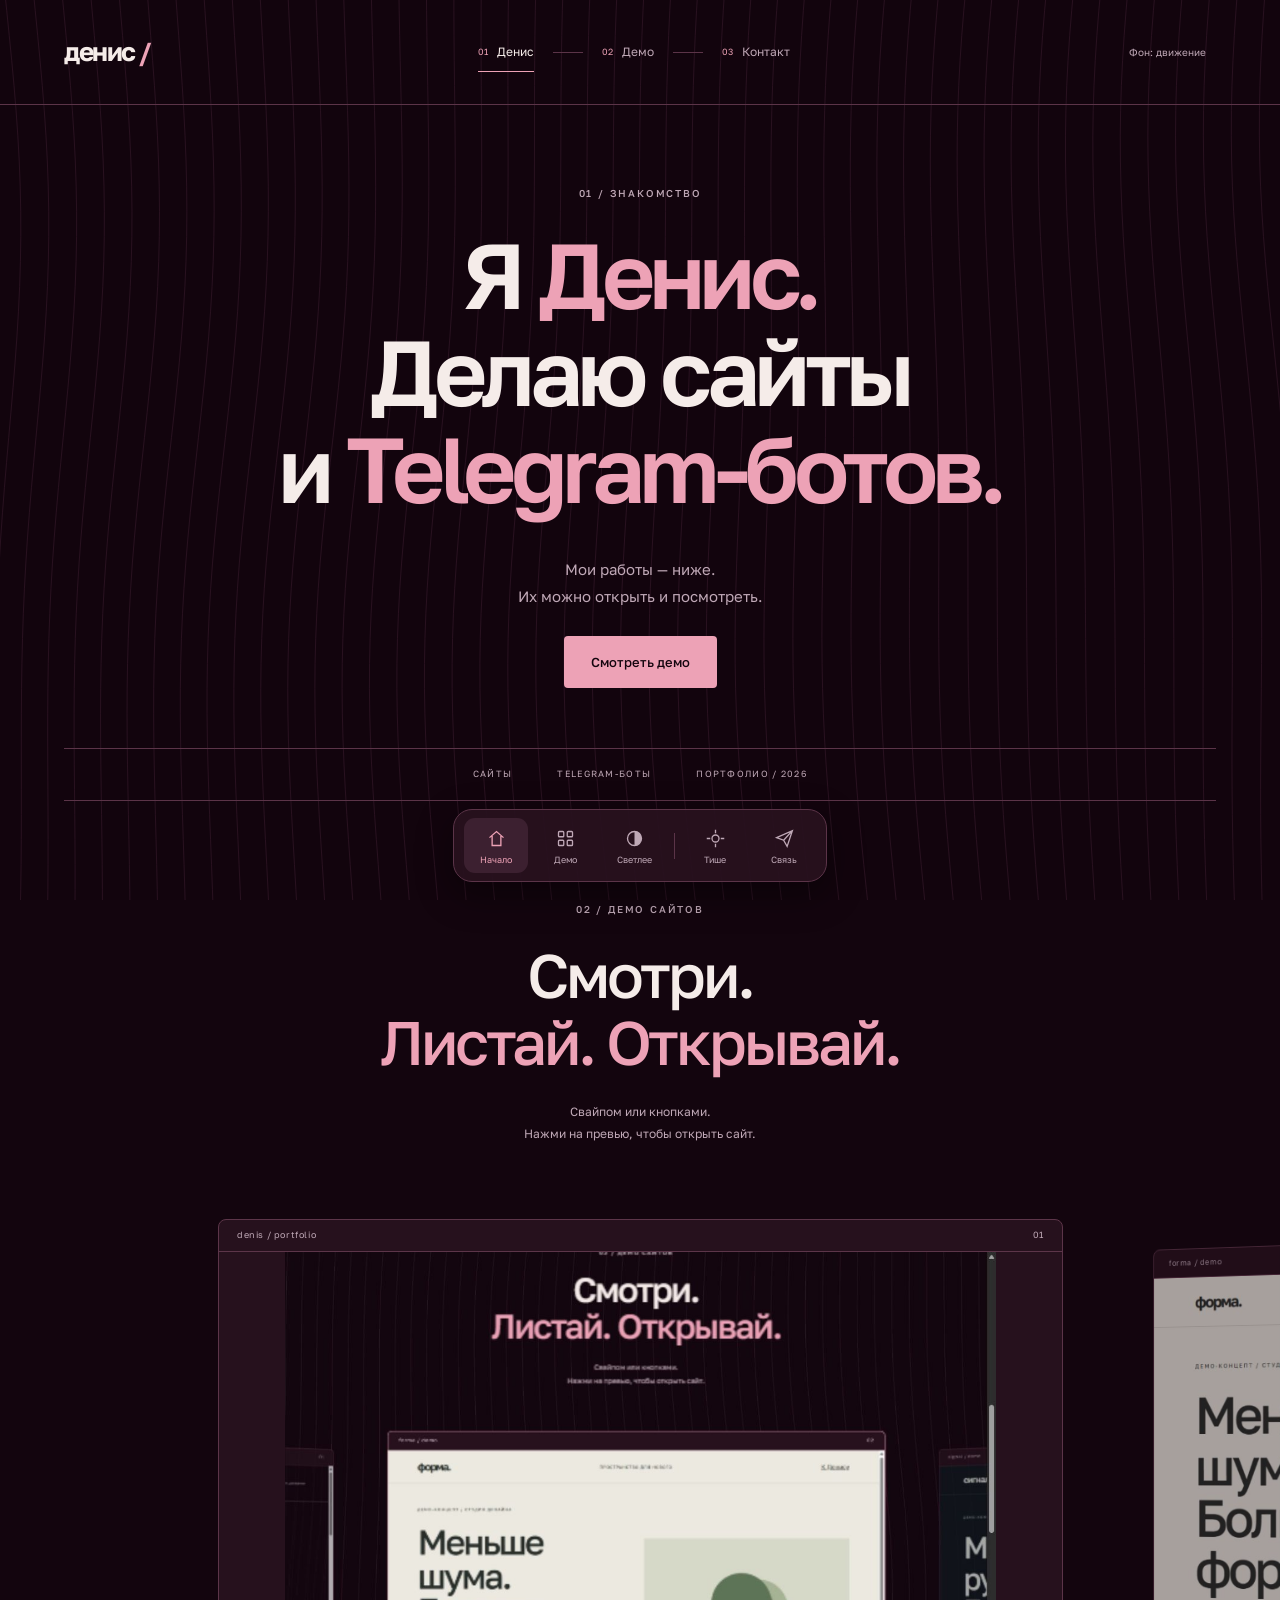
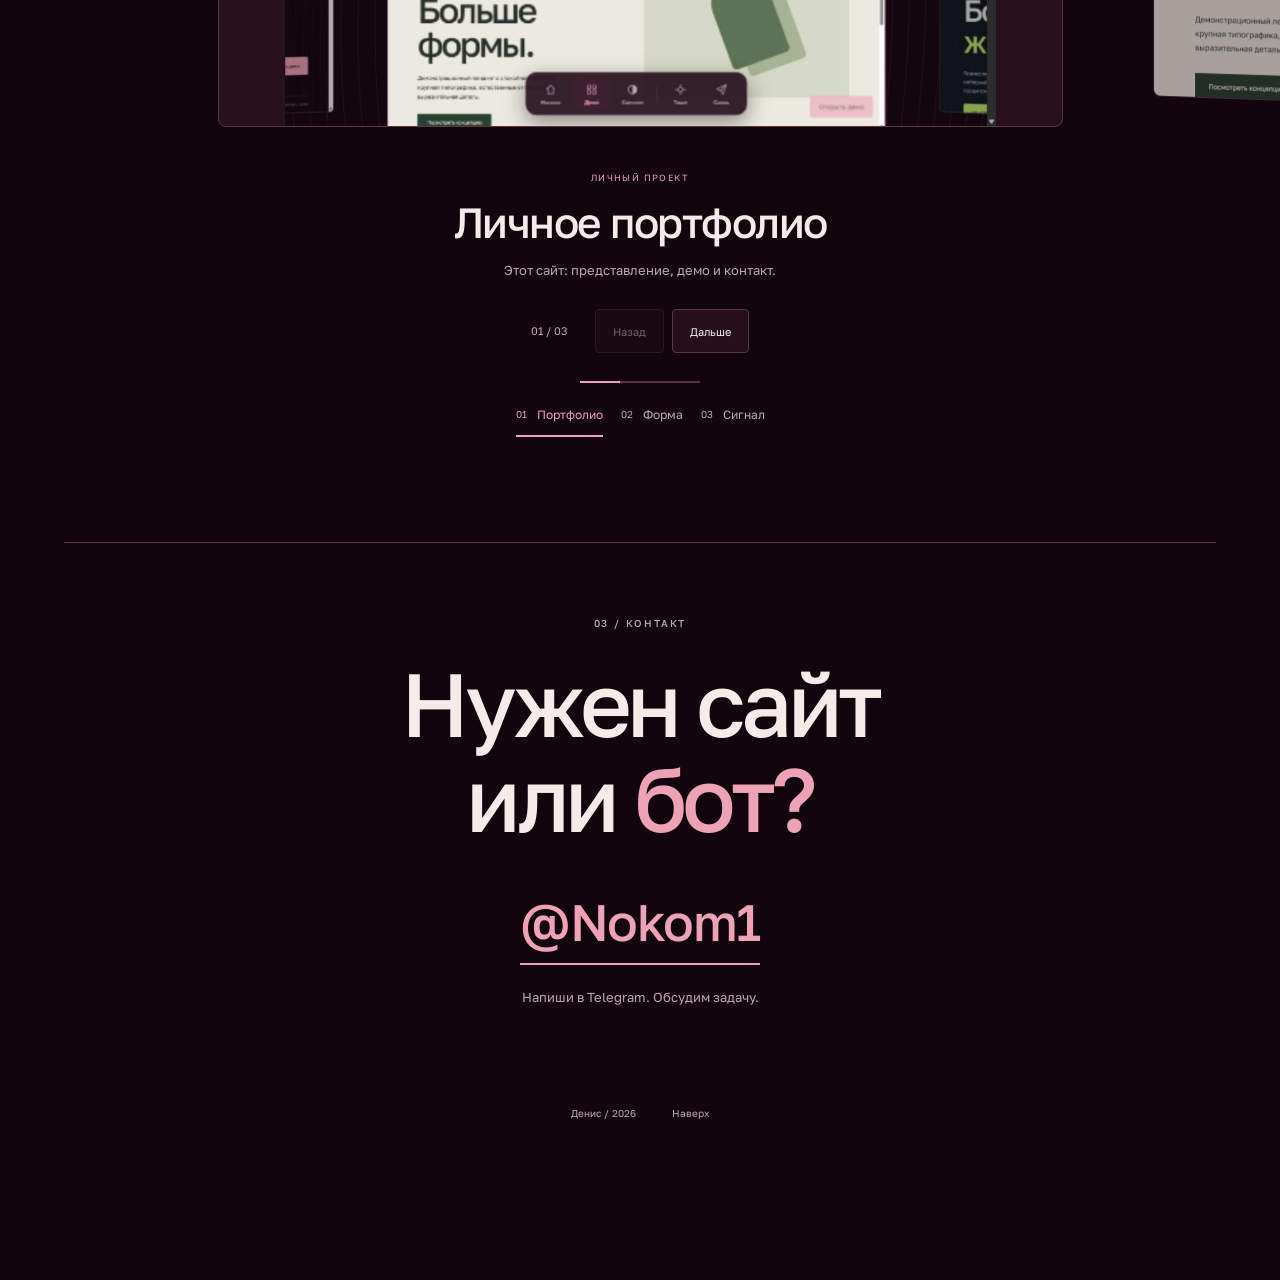
==== commit eb8258ab: "Center portfolio, restore themed dock, and scatter gallery outward/upward" ====
--- a/index.html
+++ b/index.html
@@ -2,12 +2,12 @@
 <html lang="ru">
 <head>
   <meta charset="utf-8"><meta name="viewport" content="width=device-width,initial-scale=1">
-  <meta name="theme-color" content="#13050e">
+  <meta name="theme-color" content="#13050e"><script>try{if(localStorage.getItem("denis-theme")==="light")document.documentElement.dataset.theme="light"}catch{}</script>
   <meta name="description" content="Денис — сайты и Telegram-боты. Посмотрите демо в галерее и напишите в Telegram: @Nokom1.">
   <title>Денис — сайты и Telegram-боты</title>
   <link rel="icon" href="favicon.svg" type="image/svg+xml">
-  <link rel="stylesheet" href="style.css">
-  <script src="gallery.js" defer></script><script src="waves.js" defer></script>
+  <link rel="stylesheet" href="style.css?v=centered-scatter">
+  <script src="gallery.js?v=centered-scatter" defer></script><script src="waves.js?v=centered-scatter" defer></script><script src="scatter.js" defer></script><script src="dock.js" defer></script>
 </head>
 <body id="top">
   <canvas id="wave-background" aria-hidden="true"></canvas>
@@ -26,7 +26,7 @@
     </section>
     <section id="demos" class="demos" aria-labelledby="demos-title">
       <div class="section-heading wrap"><div><p class="eyebrow">02 / ДЕМО САЙТОВ</p><h2 id="demos-title">Смотри.<br><span>Листай. Открывай.</span></h2></div><p class="gallery-hint">Свайпом или кнопками.<br>Нажми на превью, чтобы открыть сайт.</p></div>
-      <div class="gallery" aria-roledescription="карусель">
+      <div class="gallery-scene"><div class="gallery-stage"><div class="gallery" aria-roledescription="карусель">
         <div class="gallery-track" tabindex="0" role="region" aria-label="Галерея демо-сайтов. Используйте свайп или стрелки клавиатуры">
           <article class="slide" data-title="Личное портфолио" data-description="Этот сайт: представление, демо и контакт." data-kind="ЛИЧНЫЙ ПРОЕКТ" aria-roledescription="слайд" aria-label="1 из 3. Личное портфолио">
             <a class="gallery-shot" href="https://nokom1.github.io/portfolio/" target="_blank" rel="noopener noreferrer" aria-label="Открыть личное портфолио в новой вкладке"><div class="preview-bar" aria-hidden="true"><span>denis / portfolio</span><span>01</span></div><img src="portfolio-preview.jpg" width="1265" height="712" alt="Главная страница портфолио Дениса" fetchpriority="high"><span class="open-label" aria-hidden="true">Открыть сайт</span></a>
@@ -38,12 +38,12 @@
             <a class="gallery-shot" href="demo-signal.html" target="_blank" rel="noopener noreferrer" aria-label="Открыть демо-сайт Сигнал в новой вкладке"><div class="preview-bar" aria-hidden="true"><span>signal / demo</span><span>03</span></div><img src="signal-preview.jpg" width="1265" height="712" alt="Главная страница демо-сайта Сигнал" loading="lazy"><span class="open-label" aria-hidden="true">Открыть демо</span></a>
           </article>
         </div>
-        <div class="gallery-info wrap"><div class="caption" aria-live="polite" aria-atomic="true"><p id="demo-kind">ЛИЧНЫЙ ПРОЕКТ</p><h3 id="demo-title">Личное портфолио</h3><p id="demo-description">Этот сайт: представление, демо и контакт.</p></div><div class="gallery-controls"><span id="gallery-count" aria-hidden="true">01 / 03</span><button type="button" id="gallery-prev" aria-label="Предыдущее демо">Назад</button><button type="button" id="gallery-next" aria-label="Следующее демо">Дальше</button></div></div>
-        <nav class="gallery-tabs wrap" aria-label="Выбрать демо"><button type="button" data-slide="0" aria-pressed="true">01 <span>Портфолио</span></button><button type="button" data-slide="1" aria-pressed="false">02 <span>Форма</span></button><button type="button" data-slide="2" aria-pressed="false">03 <span>Сигнал</span></button></nav>
-      </div>
+        <div class="gallery-info wrap"><div class="caption" aria-live="polite" aria-atomic="true"><p id="demo-kind">ЛИЧНЫЙ ПРОЕКТ</p><h3 id="demo-title">Личное портфолио</h3><p id="demo-description">Этот сайт: представление, демо и контакт.</p></div><div class="gallery-controls"><span id="gallery-count" aria-hidden="true">01 / 03</span><button type="button" id="gallery-prev" aria-label="Назад: предыдущее демо">Назад</button><button type="button" id="gallery-next" aria-label="Дальше: следующее демо">Дальше</button></div></div>
+        <div class="gallery-progress" aria-hidden="true"><span></span></div><nav class="gallery-tabs wrap" aria-label="Выбрать демо"><button type="button" data-slide="0" aria-pressed="true">01 <span>Портфолио</span></button><button type="button" data-slide="1" aria-pressed="false">02 <span>Форма</span></button><button type="button" data-slide="2" aria-pressed="false">03 <span>Сигнал</span></button></nav>
+      </div></div></div>
     </section>
     <section id="contact" class="contact wrap" aria-labelledby="contact-title"><div class="contact-inner"><p class="eyebrow">03 / КОНТАКТ</p><h2 id="contact-title">Нужен сайт<br>или <span>бот?</span></h2><a class="telegram" href="https://t.me/Nokom1" target="_blank" rel="noopener noreferrer">@Nokom1</a><p class="contact-note">Напиши в Telegram. Обсудим задачу.</p></div></section>
   </main>
   <footer class="footer wrap"><span>Денис / 2026</span><a href="#top">Наверх</a></footer>
-</body>
+<nav class="bottom-dock" aria-label="Быстрые действия"><a href="#about" data-section="about"><svg viewBox="0 0 24 24" fill="none" stroke="currentColor" stroke-width="1.5" aria-hidden="true"><path d="m4 11 8-7 8 7M7 9v11h10V9"/></svg><span>Начало</span></a><a href="#demos" data-section="demos"><svg viewBox="0 0 24 24" fill="none" stroke="currentColor" stroke-width="1.5" aria-hidden="true"><rect x="4" y="4" width="6" height="6" rx="1"/><rect x="14" y="4" width="6" height="6" rx="1"/><rect x="4" y="14" width="6" height="6" rx="1"/><rect x="14" y="14" width="6" height="6" rx="1"/></svg><span>Демо</span></a><button type="button" id="theme-toggle" aria-pressed="false"><svg viewBox="0 0 24 24" fill="none" stroke="currentColor" stroke-width="1.5" aria-hidden="true"><circle cx="12" cy="12" r="8"/><path d="M12 4a8 8 0 0 1 0 16Z" fill="currentColor" stroke="none"/></svg><span>Светлее</span></button><i aria-hidden="true"></i><button type="button" id="quiet-toggle" aria-pressed="false"><svg viewBox="0 0 24 24" fill="none" stroke="currentColor" stroke-width="1.5" aria-hidden="true"><path d="M12 2v4M12 18v4M2 12h4M18 12h4"/><circle cx="12" cy="12" r="4"/></svg><span>Тише</span></button><a href="#contact" data-section="contact"><svg viewBox="0 0 24 24" fill="none" stroke="currentColor" stroke-width="1.5" aria-hidden="true"><path d="m3 11 18-8-6 18-4-7-8-3Zm8 3L21 3"/></svg><span>Связь</span></a></nav></body>
 </html>
--- a/style.css
+++ b/style.css
@@ -5,3 +5,17 @@
 @media(max-width:700px){html{scroll-padding-top:25px}.wrap{padding-inline:22px}.header{height:auto;min-height:116px;flex-wrap:wrap;padding-top:18px;padding-bottom:16px;gap:3px 20px}.brand{font-size:23px}.roadmap{order:3;width:100%;justify-content:space-between;gap:8px}.roadmap a{font-size:11px;gap:7px;min-height:35px}.roadmap i{width:25px}#wave-toggle{font-size:9px;margin-left:auto;padding-right:0}.intro{padding-top:43px}.eyebrow{font-size:8px;letter-spacing:1.3px;margin-bottom:20px}.intro h1{font-size:clamp(39px,9vw,61px);line-height:1.1;letter-spacing:-.06em}.intro-bottom{align-items:start;flex-direction:column;gap:24px;margin-top:27px}.intro-bottom p{font-size:13px}.button{font-size:12px;min-height:48px;padding:12px 22px}.intro-rule{margin-top:38px;gap:16px;font-size:7px;letter-spacing:.5px;padding-block:15px}.intro-rule>span:last-child{margin-left:auto}.demos{padding-top:60px}.section-heading{display:block;margin-bottom:20px}h2{font-size:clamp(34px,8vw,49px);letter-spacing:-.05em;line-height:1.12}.gallery-hint{font-size:11px;margin:22px 0 0;max-width:none}.gallery-hint br{display:none}.gallery{--slide-width:84vw}.gallery-track{gap:16px;padding-top:18px;padding-bottom:24px}.preview-bar{height:25px;padding-inline:11px;font-size:7px}.gallery-shot{border-radius:5px}.open-label{display:none}.gallery-info{flex-direction:column;gap:6px;padding-top:8px}.caption{min-height:130px;width:100%}.caption h3{font-size:30px;letter-spacing:-1px}.caption>p:first-child{font-size:8px}.caption>p:last-child{font-size:12px}.gallery-controls{width:100%;justify-content:flex-end;padding-top:0}#gallery-count{margin-right:auto}.gallery-controls button{min-height:44px;padding-inline:20px}.gallery-tabs{gap:18px;margin-top:20px}.gallery-tabs button{gap:7px;font-size:8px}.gallery-tabs button span{font-size:11px}.contact{padding-top:66px}.contact-inner{padding-block:46px 20px}.contact h2{font-size:clamp(49px,12vw,72px)}.telegram{font-size:36px;min-height:60px;margin-top:24px}.contact-note{font-size:12px}.footer{font-size:9px;padding-top:15px}#wave-background{opacity:.23}}
 @media(max-width:360px){.roadmap i{width:13px}.roadmap a{font-size:10px}.gallery-tabs{gap:14px}.gallery-tabs button span{font-size:10px}.intro-rule{font-size:6px;gap:11px}}
 @media(prefers-reduced-motion:reduce){html{scroll-behavior:auto}*,*:before,*:after{transition:none!important;animation:none!important}.slide{transform:none!important;opacity:1}}
+/* Centred composition and the returned navigation dock. */
+html{scroll-padding-bottom:120px}body{padding-bottom:110px}.intro{text-align:center}.intro h1{margin-inline:auto}.intro-bottom{flex-direction:column;align-items:center;gap:26px}.intro-bottom p{text-align:center}.intro-rule{justify-content:center;gap:45px}.intro-rule>span:last-child{margin-left:0}.section-heading{flex-direction:column;align-items:center;text-align:center;gap:25px}.gallery-hint{max-width:none}.gallery-info{flex-direction:column;align-items:center;gap:8px;text-align:center}.caption{max-width:760px;min-height:122px}.caption>p:last-child{min-height:0}.gallery-controls{padding:8px 0 0;justify-content:center}.gallery-tabs{justify-content:center}.contact-inner{text-align:center}.footer{justify-content:center;gap:36px}.gallery-progress{height:2px;width:120px;max-width:50%;margin:28px auto 0;background:var(--line);overflow:hidden}.gallery-progress>span{display:block;transform:scaleX(.3333);transform-origin:left;background:var(--accent);height:100%;transition:transform .4s ease}.gallery-shot{transform:translate3d(var(--scatter-x,0px),0,0) rotate(var(--scatter-angle,0deg));opacity:var(--scatter-opacity,1);transform-origin:center;will-change:transform}.gallery-shot:focus-visible{transform:none!important;opacity:1!important}.gallery-stage{position:relative}.gallery-scene.scatter-enabled .gallery-stage{position:sticky;top:24px}.gallery-scene{overflow:clip}.gallery-track{isolation:isolate}.gallery-shot:hover{border-color:var(--accent)}.brand span{display:inline-block;transition:transform .3s}.brand:hover span{transform:rotate(-18deg)}.roadmap a{position:relative}.roadmap a:after{content:'';position:absolute;bottom:2px;left:0;right:0;height:1px;background:var(--accent);transform:scaleX(0);transition:transform .25s}.roadmap a:hover:after,.roadmap a[aria-current]:after{transform:scaleX(1)}
+.bottom-dock{position:fixed;left:50%;bottom:18px;transform:translateX(-50%);z-index:30;display:flex;gap:5px;align-items:center;padding:8px 10px;background:#28121fee;border:1px solid #754256;border-radius:19px;box-shadow:0 12px 36px #0006}.bottom-dock>a,.bottom-dock>button{display:flex;flex-direction:column;align-items:center;justify-content:center;gap:6px;min-width:64px;min-height:55px;padding:8px;border:0;border-radius:11px;background:none;color:var(--muted);font-size:9px;line-height:1;transition:color .2s,background .2s,transform .2s}.bottom-dock svg{width:21px;height:21px}.bottom-dock i{height:26px;width:1px;background:var(--line);margin-inline:3px}.bottom-dock a:hover,.bottom-dock button:hover{color:var(--ink);background:#49263a;transform:translateY(-4px)}.bottom-dock [aria-current],.bottom-dock [aria-pressed=true]{color:var(--accent);background:#3c2030}.bottom-dock button:disabled{cursor:default}.quiet-mode *,.quiet-mode *:before,.quiet-mode *:after{animation:none!important;transition:none!important}.quiet-mode{scroll-behavior:auto}.quiet-mode .slide,.quiet-mode .gallery-shot{transform:none!important;opacity:1!important}.quiet-mode .bottom-dock a:hover,.quiet-mode .bottom-dock button:hover{transform:none}.quiet-mode .gallery-shot{will-change:auto}
+@media(max-width:700px){.intro-bottom{align-items:center}.intro-rule{gap:20px}.section-heading{gap:12px}.gallery-hint{margin-top:8px}.gallery-controls{width:auto;gap:8px}#gallery-count{margin-right:10px}.caption{min-height:132px}.gallery-info{gap:0}.gallery-tabs{gap:18px}.bottom-dock{max-width:calc(100% - 20px);bottom:12px;padding:6px;gap:2px;border-radius:16px}.bottom-dock>a,.bottom-dock>button{min-width:50px;min-height:52px;padding:6px;font-size:8px}.bottom-dock svg{width:19px;height:19px}.bottom-dock i{margin-inline:1px}.gallery-progress{margin-top:23px;width:90px}.gallery-shot{will-change:auto}}
+@media(max-width:350px){.bottom-dock>a,.bottom-dock>button{min-width:46px;font-size:7px}.intro-rule{gap:13px}}
+@media(prefers-reduced-motion:reduce){.gallery-shot{transform:none!important;opacity:1!important;will-change:auto}.bottom-dock a:hover,.bottom-dock button:hover{transform:none}}
+:root{--dock-bg:#28121fee;--dock-hover:#49263a;--dock-selected:#3c2030;--dock-shadow:#0006}
+:root[data-theme=light]{--bg:#fff8fa;--surface:#f4dce5;--ink:#391022;--muted:#775163;--accent:#70243f;--line:#d9aebf;--wave-color:#b3768e;--dock-bg:#f9e5edee;--dock-hover:#ebc8d7;--dock-selected:#e7bece;--dock-shadow:#6c284320;color-scheme:light}
+:root:not([data-theme=light]){color-scheme:dark}.bottom-dock{background:var(--dock-bg);border-color:var(--line);box-shadow:0 12px 36px var(--dock-shadow)}.bottom-dock a:hover,.bottom-dock button:hover{background:var(--dock-hover)}.bottom-dock [aria-current],.bottom-dock [aria-pressed=true]{background:var(--dock-selected)}
+[data-theme=light] #wave-background{opacity:.36}[data-theme=light] .button{color:var(--bg)}[data-theme=light] .open-label{color:var(--bg)}
+/* Settle into a framed gallery, then send the selected cover upward and neighbours outward. */
+.gallery-shot{transform:translate3d(var(--scatter-x,0px),var(--scatter-y,0px),0) rotate(var(--scatter-angle,0deg)) scale(var(--scatter-scale,1))}
+@media(min-width:701px){.gallery{--slide-width:min(66vw,860px)}}
+@media(min-width:701px) and (max-height:850px){.gallery{--slide-width:min(60vw,740px)}.gallery-shot img{max-height:calc(100svh - 410px);min-height:150px;object-fit:contain}.caption{min-height:105px}.gallery-track{padding-top:16px;padding-bottom:16px}.gallery-progress{margin-top:14px}.gallery-tabs{margin-top:5px}}
